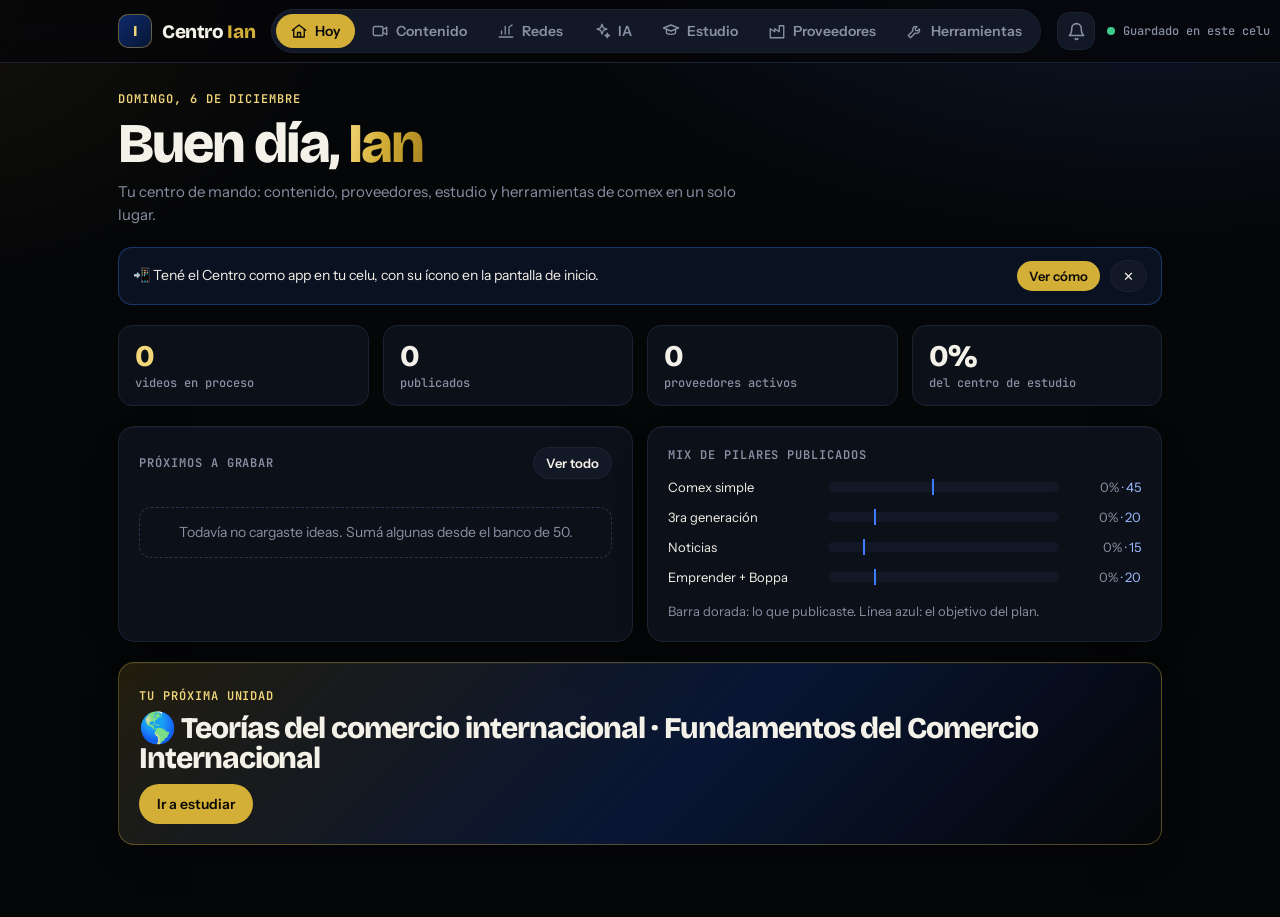
==== centro/index.html @ db850ca2 "Carruseles con imágenes de referencia en /centro Cada carrusel del plan semanal muestra sus slides d" ====
<!doctype html><html lang="es-AR"><head><meta charset="utf-8">
<meta name="viewport" content="width=device-width,initial-scale=1,viewport-fit=cover">
<meta name="theme-color" content="#050608"><meta name="robots" content="noindex,nofollow">
<link rel="manifest" href="/centro/manifest.webmanifest">
<link rel="icon" href="/centro/icons/icon-192.png"><link rel="apple-touch-icon" href="/centro/icons/apple-touch-icon.png">
<meta name="apple-mobile-web-app-capable" content="yes"><meta name="mobile-web-app-capable" content="yes">
<meta name="apple-mobile-web-app-status-bar-style" content="black-translucent"><meta name="apple-mobile-web-app-title" content="Centro Ian">
<style>html,body{margin:0;background:#050608}header.top{padding-top:env(safe-area-inset-top,0px)}</style>
</head><body>
<title>Centro Ian</title>
<link rel="preconnect" href="https://fonts.googleapis.com">
<link rel="preconnect" href="https://fonts.gstatic.com" crossorigin>
<link rel="stylesheet" href="https://fonts.googleapis.com/css2?family=Bricolage+Grotesque:opsz,wght@12..96,600;12..96,800&family=Instrument+Sans:wght@400;500;600&family=JetBrains+Mono:wght@500;600&display=swap">
<style>
/* Layout: personal command center. Glass top bar + native bottom dock on phones; each module is a calm stack of cards. Black, blue and gold brand in every theme. */
:root{
  --bg:#050608; --surface:#0C1019; --sunken:#121826; --ink:#F4F1E8; --ink-2:#C8CCD6; --muted:#8890A3; --line:#1B2232; --line-2:#2A3450;
  --gold:#D4AF37; --gold-2:#F3D77A; --gold-soft:#221C0A; --on-gold:#0A0906; --blue:#3D7BFF; --navy:#0E2A6B; --good:#3CCB8B; --bad:#FF6B6B; --warn:#E8B04A;
  --shadow:0 1px 0 rgba(255,255,255,.03) inset,0 14px 36px -18px rgba(0,0,0,.8); --glass:rgba(5,6,8,.8);
  --f-d:"Bricolage Grotesque","Helvetica Neue",Arial,sans-serif; --f-b:"Instrument Sans",system-ui,-apple-system,sans-serif; --f-m:"JetBrains Mono",ui-monospace,Menlo,monospace;
  --r:16px; color-scheme:dark;
}
@media (prefers-color-scheme: dark){:root:not([data-theme="light"]){--bg:#050608}}
:root[data-theme="dark"]{--bg:#050608}
*{box-sizing:border-box}[hidden]{display:none!important}
body{margin:0;min-height:100vh;background:radial-gradient(1100px 560px at 90% -10%,rgba(61,123,255,.16),transparent 60%),radial-gradient(800px 480px at -10% 0%,rgba(212,175,55,.08),transparent 60%),var(--bg);background-attachment:fixed;color:var(--ink);font:15px/1.55 var(--f-b);-webkit-font-smoothing:antialiased}
.wrap{max-width:1100px;margin:0 auto;padding-inline:16px}@media(min-width:720px){.wrap{padding-inline:28px}}
:focus-visible{outline:2px solid var(--gold);outline-offset:2px;border-radius:6px}
button{font:inherit;color:inherit}
header.top{position:sticky;top:0;z-index:20;background:var(--glass);backdrop-filter:blur(14px);-webkit-backdrop-filter:blur(14px);border-bottom:1px solid var(--line)}
.bar{display:flex;align-items:center;justify-content:space-between;gap:16px;height:62px}
.logo{display:flex;align-items:center;gap:10px}
.mark{width:34px;height:34px;border-radius:10px;background:linear-gradient(135deg,#0E2A6B,#081634);border:1px solid rgba(212,175,55,.45);display:grid;place-items:center;font:800 15px var(--f-d);color:var(--gold-2)}
.logo b{font:800 19px var(--f-d);letter-spacing:-.02em;white-space:nowrap}
@media(max-width:1180px){.sync #synctxt{display:none}}.logo b span{color:var(--gold)}
nav.tabs{display:flex;gap:2px;background:var(--sunken);border:1px solid var(--line);border-radius:999px;padding:4px}
.tab{appearance:none;border:0;background:none;color:var(--muted);font:600 14px var(--f-b);padding:8px 14px;border-radius:999px;cursor:pointer;display:inline-flex;align-items:center;gap:7px;white-space:nowrap}
.tab svg{width:18px;height:18px;flex:none}.tab:hover{color:var(--ink)}
.tab[aria-selected="true"]{background:var(--gold);color:var(--on-gold)}
.sync{font:500 12px var(--f-m);color:var(--muted);display:flex;gap:8px;align-items:center;white-space:nowrap}
.dot{width:8px;height:8px;border-radius:50%;background:var(--muted)}.dot.on{background:var(--good)}
nav.dock{display:none}
@media(max-width:1040px){header nav.tabs{display:none}
 nav.dock{display:grid;grid-template-columns:repeat(7,1fr);position:fixed;inset:auto 0 0 0;z-index:30;background:var(--glass);backdrop-filter:blur(16px);-webkit-backdrop-filter:blur(16px);border-top:1px solid var(--line);padding:6px 4px calc(6px + env(safe-area-inset-bottom,0px))}
 nav.dock .tab{flex-direction:column;gap:3px;font-size:10px;padding:6px 0;border-radius:12px}
 nav.dock .tab svg{width:22px;height:22px}
 nav.dock .tab[aria-selected="true"]{background:none;color:var(--gold)}
 main{padding-bottom:110px!important}}
main{padding-block:28px 72px}
section.panel{display:flex;flex-direction:column;gap:20px}
.lede{display:flex;flex-direction:column;gap:8px}
.eyebrow{font:600 12px var(--f-m);letter-spacing:.08em;text-transform:uppercase;color:var(--gold-2)}
h1,h2{margin:0;font-family:var(--f-d);font-weight:800;letter-spacing:-.035em;line-height:1.02}
h1{font-size:clamp(32px,7vw,56px)}h2{font-size:clamp(26px,5vw,40px)}
h1 em,h2 em{font-style:normal;background:linear-gradient(100deg,#F3D77A,#D4AF37 45%,#A8841F);-webkit-background-clip:text;background-clip:text;color:transparent}
.lede p{margin:0;color:var(--muted);max-width:62ch}
h3{margin:0;font:600 12px var(--f-m);letter-spacing:.08em;text-transform:uppercase;color:var(--muted)}
.card{background:var(--surface);border:1px solid var(--line);border-radius:var(--r);padding:20px;display:flex;flex-direction:column;gap:14px;min-width:0;box-shadow:var(--shadow)}
.hero{background:linear-gradient(135deg,rgba(212,175,55,.14),rgba(14,42,107,.45) 55%,rgba(5,6,8,.3));border-color:rgba(212,175,55,.35)}
.grid{display:grid;gap:14px}.g2{grid-template-columns:repeat(2,minmax(0,1fr))}.g3{grid-template-columns:repeat(3,minmax(0,1fr))}.g4{grid-template-columns:repeat(4,minmax(0,1fr))}
@media(max-width:820px){.g3,.g4{grid-template-columns:repeat(2,minmax(0,1fr))}}
@media(max-width:560px){.g2{grid-template-columns:minmax(0,1fr)}}
.kpi{background:var(--surface);border:1px solid var(--line);border-radius:14px;padding:14px 16px;display:flex;flex-direction:column;gap:2px;min-width:0}
.kpi b{font:800 30px var(--f-d);letter-spacing:-.03em;line-height:1.1}.kpi span{font:500 12px var(--f-m);color:var(--muted)}
.kpi.gold b{color:var(--gold-2)}
.btn{appearance:none;border:0;background:var(--gold);color:var(--on-gold);font:600 14px var(--f-b);padding:11px 18px;border-radius:999px;cursor:pointer;display:inline-flex;align-items:center;justify-content:center;gap:8px;text-decoration:none;white-space:nowrap}
.btn:hover{filter:brightness(1.06)}.btn:disabled{opacity:.5;cursor:default}
.btn.ghost{background:var(--sunken);color:var(--ink);border:1px solid var(--line)}
.btn.blue{background:var(--blue);color:#fff}
.btn.sm{padding:7px 12px;font-size:13px}
.row{display:flex;gap:10px;flex-wrap:wrap;align-items:center}
.sp{justify-content:space-between}
input,select,textarea{font:500 15px var(--f-b);color:var(--ink);background:var(--sunken);border:1px solid var(--line);border-radius:10px;padding:10px 12px;width:100%;min-width:0}
input,select{height:44px}textarea{min-height:80px;resize:vertical}
input:focus,select:focus,textarea:focus{outline:none;border-color:var(--gold);box-shadow:0 0 0 4px var(--gold-soft)}
label.f{display:flex;flex-direction:column;gap:6px;font-size:13px;font-weight:500;color:var(--ink-2);min-width:0}
.fields{display:grid;grid-template-columns:repeat(auto-fill,minmax(min(100%,200px),1fr));gap:12px}
.note{margin:0;font-size:13px;color:var(--muted)}
.chip{display:inline-flex;align-items:center;font:600 11px var(--f-m);letter-spacing:.03em;padding:4px 9px;border-radius:999px;background:var(--sunken);border:1px solid var(--line);color:var(--ink-2);white-space:nowrap}
.chip.g{background:var(--gold-soft);border-color:rgba(212,175,55,.35);color:var(--gold-2)}
.chip.b{background:rgba(61,123,255,.14);border-color:rgba(61,123,255,.35);color:#9DBBFF}
.chip.ok{background:rgba(60,203,139,.12);border-color:rgba(60,203,139,.35);color:var(--good)}
.chip.no{background:rgba(255,107,107,.12);border-color:rgba(255,107,107,.35);color:var(--bad)}
.seg{display:flex;gap:6px;overflow-x:auto;scrollbar-width:none;padding-bottom:2px}.seg::-webkit-scrollbar{display:none}
.seg button{appearance:none;flex:none;border:1px solid var(--line);background:var(--surface);color:var(--ink-2);font:600 13px var(--f-b);padding:8px 14px;border-radius:999px;cursor:pointer}
.seg button[aria-pressed="true"]{background:var(--gold);border-color:var(--gold);color:var(--on-gold)}
/* Pipeline */
.board{display:grid;grid-template-columns:repeat(5,minmax(196px,1fr));gap:12px;overflow-x:auto;padding-bottom:6px;scroll-snap-type:x mandatory}
.col{background:rgba(18,24,38,.6);border:1px solid var(--line);border-radius:var(--r);padding:12px;display:flex;flex-direction:column;gap:10px;min-height:120px;scroll-snap-align:start}
.col header{display:flex;justify-content:space-between;align-items:center;font:600 12px var(--f-m);letter-spacing:.06em;text-transform:uppercase;color:var(--muted)}
.col header b{color:var(--gold-2)}
.it{background:var(--surface);border:1px solid var(--line);border-radius:12px;padding:12px;display:flex;flex-direction:column;gap:8px;cursor:pointer;text-align:left;width:100%}
.it:hover{border-color:var(--line-2)}.it h4{margin:0;font:600 14px/1.35 var(--f-b)}
.it .row{gap:6px}
.bank{display:flex;flex-direction:column;gap:8px;max-height:420px;overflow:auto}
.bank .bi{display:flex;gap:12px;align-items:center;justify-content:space-between;padding:10px 12px;border:1px solid var(--line);border-radius:12px;background:var(--sunken)}
.bank .bi span{font-size:14px}
/* Dialog */
dialog{border:1px solid var(--line-2);border-radius:20px;background:var(--surface);color:var(--ink);padding:0;width:min(640px,calc(100vw - 24px));max-height:calc(100vh - 40px)}
dialog::backdrop{background:rgba(0,0,0,.6);backdrop-filter:blur(4px)}
dialog .in{padding:22px;display:flex;flex-direction:column;gap:14px}
.out{white-space:pre-wrap;background:var(--sunken);border:1px solid var(--line);border-radius:12px;padding:14px;font-size:14px;min-height:60px}
/* Suppliers */
.prov{display:grid;grid-template-columns:repeat(auto-fill,minmax(min(100%,300px),1fr));gap:14px}
.score{font:800 34px var(--f-d);letter-spacing:-.03em;line-height:1}
.crit{display:grid;grid-template-columns:minmax(0,1fr) auto;gap:8px 12px;align-items:center;font-size:14px}
.stars{display:flex;gap:2px}.stars button{appearance:none;border:0;background:none;cursor:pointer;font-size:18px;line-height:1;padding:2px;color:var(--line-2)}.stars button.on{color:var(--gold)}
.check{display:flex;flex-direction:column;gap:8px}
.check label{display:flex;gap:10px;align-items:flex-start;font-size:14px;cursor:pointer}
.check input{width:18px;height:18px;margin-top:2px;flex:none;accent-color:var(--gold)}
/* Study */
.areas{display:grid;grid-template-columns:repeat(auto-fill,minmax(min(100%,240px),1fr));gap:12px}
.area{appearance:none;text-align:left;background:var(--surface);border:1px solid var(--line);border-radius:var(--r);padding:16px;cursor:pointer;display:flex;flex-direction:column;gap:10px}
.area:hover{border-color:var(--line-2)}.area[aria-pressed="true"]{border-color:var(--gold);background:linear-gradient(135deg,rgba(212,175,55,.12),var(--surface))}
.area b{font:700 17px var(--f-d)}.area .ico{font-size:22px}
.prog{height:6px;border-radius:99px;background:var(--sunken);overflow:hidden}.prog i{display:block;height:100%;background:linear-gradient(90deg,var(--gold),var(--gold-2))}
.lesson{background:var(--surface);border:1px solid var(--line);border-radius:var(--r);overflow:hidden}
.lesson summary{list-style:none;cursor:pointer;padding:16px 18px;display:flex;gap:12px;align-items:center;justify-content:space-between;font:600 16px var(--f-b)}
.lesson summary::-webkit-details-marker{display:none}
.lesson .body{padding:0 18px 18px;display:flex;flex-direction:column;gap:12px}
.lesson ul{margin:0;padding-left:18px;display:flex;flex-direction:column;gap:6px;color:var(--ink-2)}
.done{color:var(--good)}
.tools{display:grid;grid-template-columns:repeat(auto-fill,minmax(min(100%,240px),1fr));gap:12px}
.tool{display:flex;flex-direction:column;gap:6px;text-decoration:none;color:var(--ink);background:var(--surface);border:1px solid var(--line);border-radius:var(--r);padding:18px}
.tool:hover{border-color:var(--gold)}.tool b{font:700 18px var(--f-d)}.tool span{font-size:14px;color:var(--muted)}
.mix{display:flex;flex-direction:column;gap:10px}
.mixrow{display:grid;grid-template-columns:150px minmax(0,1fr) 72px;gap:10px;align-items:center;font-size:13px}
.mixrow .bars{position:relative;height:10px;background:var(--sunken);border-radius:99px}
.mixrow .bars i{position:absolute;inset:0 auto 0 0;border-radius:99px;background:var(--gold)}
.mixrow .bars em{position:absolute;top:-3px;bottom:-3px;width:2px;background:var(--blue)}
@media(max-width:520px){.mixrow{grid-template-columns:96px minmax(0,1fr) 64px}}
.empty{color:var(--muted);font-size:14px;text-align:center;padding:14px;border:1px dashed var(--line-2);border-radius:12px}
.chat{gap:12px}
.msgs{display:flex;flex-direction:column;gap:12px;min-height:240px;max-height:min(58vh,560px);overflow-y:auto;padding:4px}
.msg{max-width:88%;padding:12px 14px;border-radius:16px;white-space:pre-wrap;font-size:15px;line-height:1.5;overflow-wrap:anywhere}
.msg.u{align-self:flex-end;background:var(--gold);color:var(--on-gold);border-bottom-right-radius:6px}
.msg.a{align-self:flex-start;background:var(--sunken);border:1px solid var(--line);border-bottom-left-radius:6px}
.msg.a.err{border-color:rgba(255,107,107,.4);color:var(--bad)}
.msg .act{display:block;margin-top:8px;font:600 12px var(--f-m);color:var(--good)}
.sugs{display:flex;gap:8px;flex-wrap:wrap}
.sugs button{appearance:none;border:1px solid var(--line);background:var(--surface);color:var(--ink-2);font:500 13px var(--f-b);padding:8px 12px;border-radius:999px;cursor:pointer;text-align:left}
.sugs button:hover{border-color:var(--gold)}
.composer{display:flex;gap:8px;align-items:flex-end}
.composer textarea{min-height:48px;max-height:160px;resize:none;border-radius:14px}
.composer .btn{height:48px}
.lx{display:flex;flex-direction:column;gap:14px}
.lx .intro{font-size:16px;color:var(--ink)}
.lx h5{margin:0 0 4px;font:700 16px var(--f-d);color:var(--gold-2)}
.lx p{margin:0;color:var(--ink-2)}
.lx .ex{background:linear-gradient(135deg,rgba(61,123,255,.12),var(--sunken));border:1px solid rgba(61,123,255,.3);border-radius:12px;padding:14px}
.lx .ex b{display:block;font:600 12px var(--f-m);letter-spacing:.06em;text-transform:uppercase;color:#9DBBFF;margin-bottom:6px}
.lx .err{background:rgba(255,107,107,.06);border:1px solid rgba(255,107,107,.25);border-radius:12px;padding:14px}
.lx .err b{display:block;font:600 12px var(--f-m);letter-spacing:.06em;text-transform:uppercase;color:var(--bad);margin-bottom:6px}
.lx ul{margin:0}
.gl{display:grid;grid-template-columns:minmax(110px,auto) minmax(0,1fr);gap:6px 14px;font-size:14px}
.gl dt{font-weight:600;color:var(--gold-2)}.gl dd{margin:0;color:var(--ink-2)}
.keys{background:var(--gold-soft);border:1px solid rgba(212,175,55,.3);border-radius:12px;padding:14px}
.keys b{display:block;font:600 12px var(--f-m);letter-spacing:.06em;text-transform:uppercase;color:var(--gold-2);margin-bottom:6px}
/* Redes */
.brows{display:flex;flex-direction:column;gap:10px}
.brow{display:grid;grid-template-columns:118px minmax(0,1fr) auto;gap:10px;align-items:center;font-size:13px}
.brow .bars{height:10px;background:var(--sunken);border-radius:99px;overflow:hidden}.brow .bars i{display:block;height:100%;background:var(--gold);border-radius:99px}
.brow .v{font:500 12px var(--f-m);color:var(--ink-2);white-space:nowrap;text-align:right}
@media(max-width:520px){.brow{grid-template-columns:92px minmax(0,1fr)}.brow .v{grid-column:2;text-align:left;margin-top:-6px}}
.plist{display:flex;flex-direction:column;gap:8px}
.mets{display:flex;gap:6px 14px;flex-wrap:wrap;font:500 12px var(--f-m);color:var(--muted)}.mets b{color:var(--ink);font-weight:600}
.ideas{display:grid;grid-template-columns:repeat(auto-fill,minmax(min(100%,300px),1fr));gap:12px}
.idea{background:var(--sunken);border:1px solid var(--line);border-radius:14px;padding:16px;display:flex;flex-direction:column;gap:10px;min-width:0}
.idea h4{margin:0;font:700 17px/1.25 var(--f-d)}.idea .hk{margin:0;color:var(--gold-2);font-weight:600}
.idea ol,.alist{margin:0;padding-left:18px;color:var(--ink-2);font-size:14px;display:flex;flex-direction:column;gap:4px}
.drop{position:relative;display:flex;flex-direction:column;gap:6px;align-items:center;text-align:center;padding:18px;border:1px dashed var(--line-2);border-radius:14px;cursor:pointer;background:var(--sunken)}
.drop:hover{border-color:var(--gold)}.drop input{position:absolute;width:1px;height:1px;opacity:0;pointer-events:none}
.thumbs{display:flex;gap:8px;overflow-x:auto}.thumbs img{height:90px;border-radius:8px;border:1px solid var(--line);flex:none}
.pv{display:flex;gap:10px;align-items:flex-start;padding:10px 12px;border:1px solid var(--line);border-radius:12px;background:var(--sunken);font-size:14px;cursor:pointer}
.pv input{width:18px;height:18px;margin-top:2px;flex:none;accent-color:var(--gold)}
.steps{margin:6px 0 0;padding-left:18px;display:flex;flex-direction:column;gap:4px;color:var(--ink-2);font-size:14px}
.banner{display:flex;gap:12px;align-items:center;justify-content:space-between;padding:12px 14px;border:1px solid rgba(61,123,255,.35);background:rgba(61,123,255,.1);border-radius:14px;font-size:14px}
.cbell{appearance:none;width:38px;height:38px;border-radius:12px;border:1px solid var(--line);background:var(--sunken);color:var(--muted);display:grid;place-items:center;cursor:pointer;position:relative}.cbell svg{width:19px;height:19px}.cbell.on{color:var(--gold-2);border-color:rgba(212,175,55,.45)}.cbell.on::after{content:"";position:absolute;top:7px;right:8px;width:7px;height:7px;border-radius:50%;background:var(--good)}
.toast{position:fixed;left:50%;bottom:100px;transform:translateX(-50%);background:var(--ink);color:var(--bg);padding:10px 16px;border-radius:999px;font-weight:600;font-size:14px;z-index:50}
/* claude-feed */
.feed{display:grid;gap:10px}
.feed details{border:1px solid var(--line,rgba(255,255,255,.12));border-radius:12px;padding:10px 12px}
.feed summary{cursor:pointer;list-style:none;display:flex;gap:8px;align-items:flex-start;justify-content:space-between}
.feed summary::-webkit-details-marker{display:none}
.feed summary h4{margin:0;font-size:15px;line-height:1.3}
.feed pre{white-space:pre-wrap;font:inherit;font-size:14px;line-height:1.5;margin:10px 0}
.feed details{min-width:0}.slides{display:flex;max-width:100%;gap:10px;overflow-x:auto;scroll-snap-type:x mandatory;margin:10px 0 4px;padding-bottom:6px;-webkit-overflow-scrolling:touch}.slides img{flex:0 0 78%;min-width:0;width:78%;max-width:340px;aspect-ratio:4/5;border-radius:12px;scroll-snap-align:start;border:1px solid var(--line);background:#050608}.slides .note{margin:0}
.feed ol{margin:8px 0;padding-left:20px}.feed li{margin:4px 0}
.seg{display:flex;gap:6px;flex-wrap:wrap;margin:6px 0 10px}
.seg button{border:1px solid var(--line,rgba(255,255,255,.15));background:none;color:inherit;border-radius:999px;padding:6px 12px;font:inherit;font-size:13px;cursor:pointer}
.seg button[aria-pressed=true]{background:var(--gold-2,#d9b45a);color:#000;border-color:transparent}
</style>
<header class="top"><div class="wrap bar">
  <div class="logo"><span class="mark" aria-hidden="true">I</span><b>Centro <span>Ian</span></b></div>
  <nav class="tabs" aria-label="Secciones"></nav>
  <span class="row" style="flex-wrap:nowrap;gap:12px"><button class="cbell" id="cbell" type="button" aria-label="Activar notificaciones" title="Activar notificaciones"><svg viewBox="0 0 24 24" fill="none" stroke="currentColor" stroke-width="2" stroke-linecap="round" stroke-linejoin="round" aria-hidden="true"><path d="M6 8a6 6 0 1 1 12 0c0 7 3 9 3 9H3s3-2 3-9"/><path d="M10.3 21a1.94 1.94 0 0 0 3.4 0"/></svg></button><span class="sync"><span class="dot" id="syncdot"></span><span id="synctxt">Conectando…</span></span></span>
</div></header>
<nav class="dock" aria-label="Secciones"></nav>

<main class="wrap">
<section class="panel" id="p-hoy">
  <div class="lede"><span class="eyebrow" id="fecha"></span><h1 id="saludo">Hola, <em>Ian</em></h1><p>Tu centro de mando: contenido, proveedores, estudio y herramientas de comex en un solo lugar.</p></div>
  <div class="banner" id="instban" hidden><span>📲 Tené el Centro como app en tu celu, con su ícono en la pantalla de inicio.</span><span class="row" style="flex-wrap:nowrap"><button class="btn sm" data-go="herramientas">Ver cómo</button><button class="btn ghost sm" id="instx" aria-label="Ocultar">✕</button></span></div>
  <div class="grid g4">
    <div class="kpi gold"><b id="k-pipe">0</b><span>videos en proceso</span></div>
    <div class="kpi"><b id="k-pub">0</b><span>publicados</span></div>
    <div class="kpi"><b id="k-prov">0</b><span>proveedores activos</span></div>
    <div class="kpi"><b id="k-est">0%</b><span>del centro de estudio</span></div>
  </div>
  <div class="grid g2">
    <div class="card"><div class="row sp"><h3>Próximos a grabar</h3><button class="btn ghost sm" data-go="contenido">Ver todo</button></div><div id="next"></div></div>
    <div class="card"><h3>Mix de pilares publicados</h3><div class="mix" id="mix"></div><p class="note">Barra dorada: lo que publicaste. Línea azul: el objetivo del plan.</p></div>
  </div>
  <div class="card hero"><div class="row sp"><div><span class="eyebrow">Tu próxima unidad</span><h2 id="nextlesson" style="font-size:clamp(22px,4vw,30px);margin-top:6px"></h2></div><button class="btn" id="gonext">Ir a estudiar</button></div></div>
</section>

<section class="panel" id="p-contenido" hidden>
  <div class="lede"><span class="eyebrow">Marca personal</span><h2>De la <em>idea</em> al video publicado</h2><p>Mové cada video por las etapas. Tocá una tarjeta para editarla o para que Claude te escriba el guion.</p></div>
  <div class="grid g2">
    <div class="card"><div class="row sp"><h3>📰 Guiones del radar</h3><span class="chip g">Claude</span></div><p class="note">Todos los días escribo guiones con las noticias nuevas del radar. Pasalos al tablero o marcalos como usados.</p><div class="feed" id="radarfeed"></div></div>
    <div class="card"><div class="row sp"><h3>🗓️ Contenido de la semana</h3><span class="chip g">Claude</span></div><p class="note" id="semnote">Cada sábado te dejo videos, carruseles, stories y ajustes de perfil para la semana siguiente.</p><div class="seg" id="semseg"></div><div class="feed" id="semfeed"></div></div>
  </div>
  <div class="row"><button class="btn" id="newidea">+ Nueva idea</button><button class="btn ghost" id="openbank">Banco de 50 ideas</button></div>
  <div class="board" id="board"></div>
</section>

<section class="panel" id="p-redes" hidden>
  <div class="lede"><span class="eyebrow">TikTok + Instagram</span><h2>Tus <em>números</em>, tus próximos videos</h2><p>Subí capturas de tus estadísticas (o cargá los números a mano) y Claude te dice qué funciona y qué grabar después.</p></div>
  <div class="row"><button class="btn" id="m-imp">📸 Cargar métricas</button><button class="btn ghost" id="m-new">+ A mano</button><button class="btn ghost" id="m-acc">Seguidores de hoy</button></div>
  <div class="grid g4">
    <div class="kpi gold"><b id="mk-TikTok">–</b><span id="md-TikTok">seguidores en TikTok</span></div>
    <div class="kpi gold"><b id="mk-Instagram">–</b><span id="md-Instagram">seguidores en Instagram</span></div>
    <div class="kpi"><b id="mk-vis">–</b><span id="ml-vis">vistas promedio por posteo</span></div>
    <div class="kpi"><b id="mk-sg">–</b><span>de las vistas guarda o comparte</span></div>
  </div>
  <div class="card hero"><div class="row sp"><div style="min-width:0"><span class="eyebrow">Analista de contenido</span><h2 style="font-size:clamp(22px,4vw,30px);margin-top:6px">Qué funciona y qué grabar</h2></div><button class="btn" id="m-an">✨ Analizar y darme ideas</button></div><div id="m-out" class="lx"></div></div>
  <div class="grid g2">
    <div class="card"><h3>Qué pilar rinde más</h3><div class="brows" id="m-pil"></div></div>
    <div class="card"><h3>Formato y red</h3><div class="brows" id="m-fmt"></div></div>
  </div>
  <div class="card"><div class="row sp"><h3>Tus posteos</h3><div class="seg" id="m-fil"></div></div><div class="plist" id="m-list"></div></div>
  <p class="note">Dónde están tus números: en TikTok, Perfil → ☰ → TikTok Studio → Analíticas. En Instagram, Perfil → Panel profesional → Estadísticas (hace falta cuenta profesional, que es gratis). Barras: vistas promedio; al lado, el % de las vistas que comenta, guarda o comparte.</p>
</section>

<section class="panel" id="p-proveedores" hidden>
  <div class="lede"><span class="eyebrow">Testeo de proveedores</span><h2>Calificá antes de <em>pagar</em></h2><p>Puntuá cada proveedor en 8 criterios y completá el checklist de seguridad antes de mandar plata.</p></div>
  <div class="row"><button class="btn" id="newprov">+ Nuevo proveedor</button></div>
  <div class="seg" id="provfilter"></div>
  <div class="prov" id="provs"></div>
</section>

<section class="panel" id="p-estudio" hidden><div id="campus" class="panel" style="gap:18px"></div></section>

<section class="panel" id="p-ia" hidden>
  <div class="lede"><span class="eyebrow">Tu asistente</span><h2>Preguntale lo que <em>quieras</em></h2><p>Dudas de comex, ideas de videos, cómo negociar con un proveedor o cómo encarar un parcial. Conoce tus datos del Centro y puede sumarte ideas o proveedores.</p></div>
  <div class="chat card" id="chatcard">
    <div class="msgs" id="msgs"></div>
    <div class="sugs" id="sugs"></div>
    <form class="composer" id="composer"><textarea id="q" rows="1" placeholder="Escribí tu duda…" aria-label="Tu mensaje"></textarea><button class="btn" id="send" aria-label="Enviar">Enviar</button></form>
    <div class="row sp"><p class="note" id="iastate">La IA puede equivocarse: confirmá normas y alícuotas con la fuente oficial.</p><button class="btn ghost sm" id="clearchat">Nueva conversación</button></div>
  </div>
  <div class="card" id="ianone" hidden><p style="margin:0">El chat con la IA, el análisis de métricas y la lectura de capturas funcionan en tu Centro dentro de Claude.</p><a class="btn" href="https://claude.ai/artifact/CnPQfhqZ2DfXgamXmvmKxA" target="_blank" rel="noopener" style="align-self:flex-start">Abrir el Centro en Claude</a></div>
</section>

<section class="panel" id="p-herramientas" hidden>
  <div class="card hero" id="install"><span class="eyebrow">Tenelo como app</span><h2 style="font-size:clamp(22px,4vw,30px)">Centro Ian en tu pantalla de inicio</h2>
    <div class="grid g2"><div><b>iPhone (Safari)</b><ol class="steps"><li>Entrá a comex-con-ian.vercel.app/centro en Safari y poné tu clave.</li><li>Tocá Compartir (el cuadrado con la flecha para arriba).</li><li>Elegí "Agregar a inicio".</li></ol></div><div><b>Android (Chrome)</b><ol class="steps"><li>Entrá a comex-con-ian.vercel.app/centro en Chrome y poné tu clave.</li><li>Tocá los tres puntos ⋮.</li><li>Elegí "Instalar app" o "Agregar a la pantalla principal".</li></ol></div></div>
    <p class="note">Tus datos quedan guardados en este celu. Hacé una copia de vez en cuando para no perderlos si cambiás de teléfono.</p>
    <div class="row"><button class="btn sm" id="bk-out">Descargar copia</button><label class="btn ghost sm" style="cursor:pointer">Restaurar copia<input type="file" id="bk-in" accept="application/json,.json" hidden></label></div></div>
  <div class="lede"><span class="eyebrow">Herramientas</span><h2>Tu caja de <em>comex</em></h2><p>Abren en Comex con Ian, tu web pública.</p></div>
  <div class="tools">
    <a class="tool" href="/"><b>📡 Radar de noticias</b><span>Novedades de comex con su fuente oficial, actualizadas todos los días.</span></a>
    <a class="tool" href="/"><b>🧮 Calculadora NCM</b><span>Costo real de importar o exportar con las 10.226 posiciones.</span></a>
    <a class="tool" href="/"><b>🚢 Incoterms 2020</b><span>Quién paga y quién arriesga en cada tramo.</span></a>
    <a class="tool" href="/"><b>📄 Proforma + packing list</b><span>Generá los documentos en Excel.</span></a>
  </div>
</section>
</main>

<dialog id="dlg"><div class="in" id="dlgin"></div></dialog>
<script>
(function(){
const PLAN={"materias": [{"id": "m01", "anio": 1, "ico": "🌎", "name": "Fundamentos del Comercio Internacional", "desc": "Por qué comercian los países, cómo se mide y qué reglas lo ordenan.", "unidades": [["m01u1", "Teorías del comercio internacional"], ["m01u2", "Balanza de pagos y balanza comercial"], ["m01u3", "Política comercial"], ["m01u4", "La Organización Mundial del Comercio"], ["m01u5", "Defensa comercial"], ["m01u6", "Comercio internacional de servicios y nuevas tendencias"]]}, {"id": "m02", "anio": 1, "ico": "🤝", "name": "Integración Económica y Acuerdos Comerciales", "desc": "Mercosur, acuerdos y reglas de origen para pagar menos aranceles legalmente.", "unidades": [["m02u1", "Etapas de la integración económica"], ["m02u2", "Mercosur: historia e instituciones"], ["m02u3", "Arancel Externo Común y sus excepciones"], ["m02u4", "ALADI y acuerdos de la región"], ["m02u5", "Acuerdos extrarregionales"], ["m02u6", "Reglas de origen y certificación"]]}, {"id": "m03", "anio": 1, "ico": "🔎", "name": "Clasificación Arancelaria y Valoración en Aduana", "desc": "Cómo encontrar la posición correcta y cuánto vale la mercadería para la aduana.", "unidades": [["m03u1", "El Sistema Armonizado"], ["m03u2", "La Nomenclatura Común del Mercosur"], ["m03u3", "Reglas Generales de Interpretación"], ["m03u4", "Clasificación en la práctica"], ["m03u5", "Valoración en aduana: el valor de transacción"], ["m03u6", "Métodos secundarios y controles de valor"]]}, {"id": "m04", "anio": 2, "ico": "🛃", "name": "Régimen Aduanero Argentino", "desc": "El Código Aduanero en la práctica: sujetos, destinaciones, tributos e infracciones.", "unidades": [["m04u1", "El Código Aduanero y el territorio aduanero"], ["m04u2", "Sujetos del comercio exterior"], ["m04u3", "Destinaciones de importación"], ["m04u4", "Destinaciones de exportación"], ["m04u5", "Tributos aduaneros y cálculo de la liquidación"], ["m04u6", "Infracciones y delitos aduaneros"]]}, {"id": "m05", "anio": 2, "ico": "🚚", "name": "Logística y Transporte Internacional", "desc": "Cómo se mueve la mercadería de una fábrica a otra punta del mundo.", "unidades": [["m05u1", "Cadena de suministro y logística internacional"], ["m05u2", "Modos de transporte y su elección"], ["m05u3", "Contenedores y unitización"], ["m05u4", "Transporte aéreo de carga"], ["m05u5", "Costos y cotizaciones de flete"], ["m05u6", "Almacenamiento, distribución y última milla"]]}, {"id": "m06", "anio": 2, "ico": "⚓", "name": "Transporte Marítimo y Marina Mercante", "desc": "Buques, navieras, puertos, fletamentos y el derecho de la navegación.", "unidades": [["m06u1", "El buque y sus tipos"], ["m06u2", "El mercado naviero"], ["m06u3", "Puertos y terminales"], ["m06u4", "Contratos de fletamento"], ["m06u5", "El conocimiento de embarque"], ["m06u6", "Seguridad, ambiente y autoridades marítimas"]]}, {"id": "m07", "anio": 3, "ico": "🛡️", "name": "Seguros en el Comercio Exterior", "desc": "Cómo proteger la mercadería, el cobro y las obligaciones ante la aduana.", "unidades": [["m07u1", "Principios del seguro"], ["m07u2", "Seguro de transporte de mercaderías"], ["m07u3", "Avería gruesa y avería particular"], ["m07u4", "Siniestros y reclamos"], ["m07u5", "Seguro de crédito y de caución"], ["m07u6", "Gestión de riesgos en la operación"]]}, {"id": "m08", "anio": 3, "ico": "💸", "name": "Pagos Internacionales y Financiamiento", "desc": "Cómo cobrar y pagar sin perder plata, y cómo financiar una operación.", "unidades": [["m08u1", "Medios de pago y riesgo"], ["m08u2", "Cobranza documentaria"], ["m08u3", "Carta de crédito documentaria"], ["m08u4", "Garantías bancarias y fraudes"], ["m08u5", "Financiamiento del comercio exterior"], ["m08u6", "Régimen cambiario argentino"]]}, {"id": "m09", "anio": 3, "ico": "📜", "name": "Contratación Internacional e Incoterms", "desc": "El contrato de compraventa internacional, los Incoterms 2020 y cómo resolver conflictos.", "unidades": [["m09u1", "El contrato de compraventa internacional"], ["m09u2", "Incoterms 2020: estructura y reglas multimodales"], ["m09u3", "Incoterms marítimos y elección del Incoterm"], ["m09u4", "Documentación comercial"], ["m09u5", "Incumplimiento y resolución de disputas"], ["m09u6", "Propiedad intelectual y cumplimiento"]]}, {"id": "m10", "anio": 4, "ico": "🚀", "name": "Estrategia, Marketing y Gestión de Operaciones", "desc": "Cómo armar un negocio de importación o exportación de punta a punta.", "unidades": [["m10u1", "Selección de mercados"], ["m10u2", "Formación del precio de exportación"], ["m10u3", "Sourcing y desarrollo de proveedores"], ["m10u4", "Costeo de una importación de punta a punta"], ["m10u5", "Promoción comercial y canales"], ["m10u6", "Plan de negocios de comercio exterior"]]}]};
const STUDY=PLAN.materias.map(m=>({id:m.id,name:m.name,ico:m.ico,lessons:m.unidades.map(([id,t])=>({id,t}))}));
const IDEAS=[["Comercio exterior simple", "Un iPhone sale X dólares en Estados Unidos. Te muestro por qué acá cuesta el doble."], ["Comercio exterior simple", "Estas zapatillas salen 9 dólares en fábrica. ¿Dónde se va el resto?"], ["Comercio exterior simple", "Cuánto cuesta traer un auto a la Argentina (preparate)."], ["Comercio exterior simple", "Una PlayStation: precio en EE.UU., precio en Chile, precio acá."], ["Comercio exterior simple", "El mate más vendido de Argentina, ¿se fabrica acá o se importa?"], ["Comercio exterior simple", "Cuánto cuesta un contenedor lleno de [producto que propongan en comentarios]."], ["Comercio exterior simple", "Hice la cuenta: ¿conviene viajar a Miami a comprar o comprar acá?"], ["Comercio exterior simple", "Lo que nadie te dice de los precios: el 'precio de fábrica' no existe."], ["Comercio exterior simple", "Por qué el mismo producto llega más caro a Argentina que a Chile."], ["Comercio exterior simple", "El truco legal que usan los grandes importadores para pagar menos flete."], ["Comercio exterior simple", "Las 3 cosas que un proveedor chino nunca te va a decir."], ["Comercio exterior simple", "Cómo saber si un proveedor de Alibaba te está estafando en 30 segundos."], ["Comercio exterior simple", "La aduana explicada como el patovica de un boliche."], ["Comercio exterior simple", "Los incoterms explicados con un delivery de pizza."], ["Comercio exterior simple", "Qué es un despachante de aduana, explicado para tu abuela."], ["Comercio exterior simple", "El contenedor explicado con cajas de zapatos: cuánto entra realmente."], ["Comercio exterior simple", "La posición arancelaria explicada como el DNI de un producto."], ["Comercio exterior simple", "El error de 10 segundos que deja tu mercadería trabada en aduana por meses."], ["Comercio exterior simple", "Compró 1.000 unidades en China y le llegó esto."], ["Comercio exterior simple", "5 productos que NO te conviene importar nunca."], ["Tercera generación", "Le pregunté a mi abuelo cómo se importaba antes de internet."], ["Tercera generación", "Mi abuelo vs yo: cómo importábamos en los 80 y cómo importo hoy."], ["Tercera generación", "Le mostré Temu a mi abuelo importador. Su reacción."], ["Tercera generación", "La frase que me dijo mi viejo a los 12 y me cambió la cabeza para los negocios."], ["Tercera generación", "3 crisis argentinas que mi familia sobrevivió importando."], ["Tercera generación", "Cosas que solo entendés si tu familia es importadora."], ["Tercera generación", "Mi viejo me pide que adivine cuánto cuesta esto. Si fallo, pago el asado."], ["Tercera generación", "Lo primero que me hicieron hacer en el negocio familiar a los 12 años."], ["Tercera generación", "Cómo se habla en una familia de importadores en la mesa del domingo."], ["Tercera generación", "Le pregunté a mi abuelo si le recomendaría a un pibe de hoy dedicarse a importar."], ["Noticias y tendencias del rubro", "Cambió [medida]. Te explico en 1 minuto qué significa para lo que comprás."], ["Noticias y tendencias del rubro", "¿Por qué ahora todo el mundo compra en Shein y Temu? La respuesta está en la aduana."], ["Noticias y tendencias del rubro", "Si sube o baja el dólar, esto pasa con los precios de lo importado (y en cuánto tiempo se nota)."], ["Noticias y tendencias del rubro", "Lo que está pasando con los puertos del mundo y por qué te va a llegar más caro."], ["Noticias y tendencias del rubro", "Lo que más importa Argentina y lo que más exporta. Te va a sorprender."], ["Noticias y tendencias del rubro", "Argentina vs Chile vs Brasil: dónde es más fácil importar."], ["Noticias y tendencias del rubro", "Los aranceles de Estados Unidos y China, ¿nos afectan? Te lo explico simple."], ["Noticias y tendencias del rubro", "Reaccionando a los peores consejos de importación de TikTok."], ["Noticias y tendencias del rubro", "Me pidieron que reaccione a este video de un 'gurú' de dropshipping."], ["Noticias y tendencias del rubro", "Los 3 productos que más se van a importar este año (y por qué)."], ["Vida de pibe de 18 que emprende + Boppa", "Tengo 18 y sé cuánto cuesta traer un contenedor de China. Mis amigos no saben qué es un contenedor."], ["Vida de pibe de 18 que emprende + Boppa", "Un día en mi vida: facultad, puerto y Boppa."], ["Vida de pibe de 18 que emprende + Boppa", "Mis amigos salen el viernes. Yo estoy calculando aranceles."], ["Vida de pibe de 18 que emprende + Boppa", "Le expliqué los incoterms a mi novia/amigos y esto pasó."], ["Vida de pibe de 18 que emprende + Boppa", "Lo que me enseñaron hoy en la facu de Comercio Internacional, explicado en 30 segundos."], ["Vida de pibe de 18 que emprende + Boppa", "¿Vale la pena estudiar Comercio Internacional? Mi opinión honesta."], ["Vida de pibe de 18 que emprende + Boppa", "Arrancamos Boppa entre amigos. Día 1."], ["Vida de pibe de 18 que emprende + Boppa", "El error que cometimos en Boppa y no van a cometer ustedes."], ["Vida de pibe de 18 que emprende + Boppa", "Cosas que dicen los adultos cuando les cuento que importo a los 18."], ["Vida de pibe de 18 que emprende + Boppa", "Mi setup para grabar contenido y estudiar a la vez."]];
const $=id=>document.getElementById(id);
const esc=s=>String(s??'').replace(/[&<>"']/g,c=>({'&':'&amp;','<':'&lt;','>':'&gt;','"':'&quot;',"'":'&#39;'}[c]));
const PILARES=[['Comercio exterior simple',45],['Tercera generación',20],['Noticias y tendencias del rubro',15],['Vida de pibe de 18 que emprende + Boppa',20]];
const PSHORT={'Comercio exterior simple':'Comex simple','Tercera generación':'3ra generación','Noticias y tendencias del rubro':'Noticias','Vida de pibe de 18 que emprende + Boppa':'Emprender + Boppa'};
const ETAPAS=['Idea','Guion','Grabado','Editado','Publicado'];
const PLATS=['TikTok + Reels','TikTok','Reels','Carrusel Instagram','YouTube Shorts'];
const CRIT=[['ver','Empresa verificada (licencia, años, fábrica real)'],['com','Comunicación y respuesta'],['mue','Calidad de la muestra'],['pre','Precio'],['moq','MOQ flexible'],['pla','Cumple plazos'],['cer','Certificaciones del producto'],['pag','Condiciones de pago seguras']];
const CHECKS=['Pedí la licencia comercial y la verifiqué','Hice videollamada desde la fábrica','Recibí y aprobé la muestra','La cuenta bancaria está a nombre de la empresa','Confirmé los datos bancarios por llamada','Pago con protección (Trade Assurance, L/C o anticipo chico)','Acordé inspección antes del embarque','Tengo proforma firmada con Incoterm, plazo y especificaciones'];
const PESTADOS=['Prospecto','Muestra pedida','Aprobado','Descartado'];
const TABS=[['hoy','Hoy','<path d="M3 11 12 4l9 7"/><path d="M5 10v10h14V10"/><path d="M10 20v-6h4v6"/>'],['contenido','Contenido','<rect x="3" y="6" width="13" height="12" rx="2"/><path d="m16 10 5-3v10l-5-3"/>'],['redes','Redes','<path d="M3 20h18"/><path d="M6 16v-4"/><path d="M11 16V6"/><path d="M16 16v-7"/><path d="M20 4l-4 3"/>'],['ia','IA','<path d="M12 3l1.8 4.7L18.5 9.5l-4.7 1.8L12 16l-1.8-4.7L5.5 9.5l4.7-1.8Z"/><path d="M19 15l.8 2.2L22 18l-2.2.8L19 21l-.8-2.2L16 18l2.2-.8Z"/>'],['estudio','Estudio','<path d="M2 8 12 4l10 4-10 4Z"/><path d="M6 10v5c3 2 9 2 12 0v-5"/>'],['proveedores','Proveedores','<path d="M3 21V9l6 4V9l6 4V5h6v16Z"/>'],['herramientas','Herramientas','<path d="M14.7 6.3a4 4 0 0 0-5.4 5.4L3 18l3 3 6.3-6.3a4 4 0 0 0 5.4-5.4l-2.5 2.5-2.4-.6-.6-2.4Z"/>']];

let items=new Map(), progress={done:{}}, db=null, sample=null, cur='hoy', provFil='Todos';
const icon=p=>`<svg viewBox="0 0 24 24" fill="none" stroke="currentColor" stroke-width="1.8" stroke-linecap="round" stroke-linejoin="round" aria-hidden="true">${p}</svg>`;
const SHORT={contenido:'Videos',herramientas:'Atajos',proveedores:'Proveed.'};
document.querySelectorAll('nav.tabs,nav.dock').forEach(n=>{const dock=n.classList.contains('dock');n.innerHTML=TABS.map(([k,l,p])=>`<button class="tab" data-tab="${k}" aria-selected="${k===cur}">${icon(p)}${dock&&SHORT[k]||l}</button>`).join('')});
function go(k){cur=k;TABS.forEach(([t])=>$('p-'+t).hidden=t!==k);document.querySelectorAll('.tab').forEach(b=>b.setAttribute('aria-selected',b.dataset.tab===k));try{localStorage.setItem('ci-tab',k)}catch(e){}window.scrollTo({top:0})}
document.addEventListener('click',e=>{const t=e.target.closest('[data-tab],[data-go]');if(t)go(t.dataset.tab||t.dataset.go)});
function toast(m){const t=document.createElement('div');t.className='toast';t.textContent=m;document.body.append(t);setTimeout(()=>t.remove(),2200)}

/* ---------- storage: artifact db when available, browser fallback ---------- */
const LS='centro-ian-v1';
function lsLoad(){try{const d=JSON.parse(localStorage.getItem(LS)||'{}');items=new Map(Object.entries(d.items||{}));progress=d.progress||{done:{}}}catch(e){}}
function lsSave(){try{localStorage.setItem(LS,JSON.stringify({items:Object.fromEntries(items),progress}))}catch(e){}}
const chains={};
function queue(key,fn){chains[key]=(chains[key]||Promise.resolve()).then(fn).catch(err=>{console.warn(err);toast(err&&err.code==='quota_exceeded'?'Se llenó el espacio: borrá algo viejo.':'No se pudo guardar. Probá de nuevo.')});return chains[key]}
function newId(){return Date.now().toString(36)+Math.random().toString(36).slice(2,7)}
function saveItem(id,obj){items.set(id,obj);render();if(db)queue(id,()=>db.collection('items').doc(id).set(obj));else lsSave()}
function delItem(id){items.delete(id);render();if(db)queue(id,()=>db.collection('items').doc(id).delete());else lsSave()}
function saveProgress(){render();if(db)queue('progress',()=>db.doc('meta/progress').set(progress));else lsSave()}
function setSync(on,txt){$('syncdot').classList.toggle('on',on);$('synctxt').textContent=txt}

/* ---------- render ---------- */
const vids=()=>[...items.entries()].filter(([,v])=>v.kind==='video');
const provs=()=>[...items.entries()].filter(([,v])=>v.kind==='prov');
const allLessons=STUDY.flatMap(a=>a.lessons.map(l=>({...l,area:a})));
let holdStudy=false;
function render(){renderHoy();renderBoard();renderFeed();renderProvs();renderRedes();if(!holdStudy)renderStudy()}
function renderHoy(){
  const d=new Date();const h=d.getHours();
  $('fecha').textContent=d.toLocaleDateString('es-AR',{weekday:'long',day:'numeric',month:'long'});
  $('saludo').innerHTML=(h<12?'Buen día':h<20?'Buenas tardes':'Buenas noches')+', <em>Ian</em>';
  const v=vids();const pub=v.filter(([,x])=>x.etapa==='Publicado');
  $('k-pipe').textContent=v.length-pub.length;$('k-pub').textContent=pub.length;
  $('k-prov').textContent=provs().filter(([,p])=>p.estado!=='Descartado').length;
  const pct=Math.round(100*allLessons.filter(l=>progress.done[l.id]).length/allLessons.length);$('k-est').textContent=pct+'%';
  const nx=v.filter(([,x])=>x.etapa==='Guion'||x.etapa==='Idea').sort((a,b)=>ETAPAS.indexOf(b[1].etapa)-ETAPAS.indexOf(a[1].etapa)).slice(0,4);
  $('next').innerHTML=nx.length?nx.map(([id,x])=>`<button class="it" data-edit="${id}"><h4>${esc(x.titulo)}</h4><div class="row"><span class="chip ${x.etapa==='Guion'?'g':''}">${esc(x.etapa)}</span><span class="chip b">${esc(PSHORT[x.pilar]||x.pilar)}</span></div></button>`).join(''):'<p class="empty">Todavía no cargaste ideas. Sumá algunas desde el banco de 50.</p>';
  $('mix').innerHTML=PILARES.map(([p,t])=>{const n=pub.filter(([,x])=>x.pilar===p).length;const r=pub.length?Math.round(100*n/pub.length):0;return `<div class="mixrow"><span>${esc(PSHORT[p])}</span><span class="bars"><i style="width:${r}%"></i><em style="left:${t}%"></em></span><span class="note" style="white-space:nowrap;text-align:right">${r}%<span style="color:#9DBBFF"> · ${t}</span></span></div>`}).join('');
  const nl=allLessons.find(l=>!progress.done[l.id]);$('nextlesson').textContent=nl?`${nl.area.ico} ${nl.t} · ${nl.area.name}`:'¡Terminaste todas las unidades de la carrera! 🎉';
}
function renderBoard(){
  const v=vids();
  $('board').innerHTML=ETAPAS.map(e=>{const its=v.filter(([,x])=>x.etapa===e).sort((a,b)=>(a[1].fecha||'9')<(b[1].fecha||'9')?-1:(a[1].fecha||'9')>(b[1].fecha||'9')?1:0);return `<div class="col"><header><span>${e}</span><b>${its.length}</b></header>${its.map(([id,x])=>`<button class="it" data-edit="${id}"><h4>${esc(x.titulo)}</h4><div class="row"><span class="chip b">${esc(PSHORT[x.pilar]||x.pilar||'Sin pilar')}</span>${x.guion?'<span class="chip g">Guion ✓</span>':''}${x.fecha?`<span class="chip">${esc(x.fecha.slice(8,10)+'/'+x.fecha.slice(5,7))}</span>`:''}</div></button>`).join('')||'<p class="note" style="text-align:center;padding:8px">Vacío</p>'}</div>`}).join('');
}
function score(p){const v=CRIT.map(([k])=>p.scores?.[k]||0).filter(Boolean);return v.length?v.reduce((a,b)=>a+b,0)/v.length:0}
function renderProvs(){
  $('provfilter').innerHTML=['Todos',...PESTADOS].map(s=>`<button data-pf="${s}" aria-pressed="${s===provFil}">${s}</button>`).join('');
  const list=provs().filter(([,p])=>provFil==='Todos'||p.estado===provFil).sort((a,b)=>score(b[1])-score(a[1]));
  $('provs').innerHTML=list.length?list.map(([id,p])=>{const s=score(p);const ch=CHECKS.filter((_,i)=>p.checks?.[i]).length;const col=s>=4?'ok':s&&s<3?'no':'g';
    return `<div class="card"><div class="row sp" style="align-items:flex-start"><div style="min-width:0"><b style="font:700 18px var(--f-d)">${esc(p.nombre)}</b><p class="note">${esc([p.producto,p.pais].filter(Boolean).join(' · '))}</p></div><div style="text-align:right"><div class="score" style="color:var(--${s>=4?'good':s&&s<3?'bad':'gold-2'})">${s?s.toFixed(1):'–'}</div><span class="note">de 5</span></div></div>
    <div class="row"><span class="chip ${p.estado==='Aprobado'?'ok':p.estado==='Descartado'?'no':'g'}">${esc(p.estado)}</span><span class="chip ${ch===CHECKS.length?'ok':''}">Seguridad ${ch}/${CHECKS.length}</span>${p.moq?`<span class="chip">MOQ ${esc(p.moq)}</span>`:''}${p.precio?`<span class="chip">${esc(p.precio)}</span>`:''}</div>
    <button class="btn ghost sm" data-prov="${id}">Abrir y calificar</button></div>`}).join(''):'<p class="empty">No hay proveedores cargados en este estado.</p>';
}
document.addEventListener('click',e=>{
  const t=e.target.closest('button,[data-edit]');if(!t)return;
  if(t.dataset.edit)editVideo(t.dataset.edit);
  else if(t.dataset.pf){provFil=t.dataset.pf;renderProvs()}
  else if(t.dataset.prov)editProv(t.dataset.prov);
});

/* ---------- claude feed: radar scripts + weekly content ---------- */
let semTab='videos';
const ddmm=f=>f?f.slice(8,10)+'/'+f.slice(5,7):'';
// Carousel slides drawn as brand images (black, blue, gold). *word* marks a highlight; without marks, numbers and acronyms get it.
const SL={W:1080,H:1350,bg:'#050608',ink:'#F4F1E8',ink2:'#C8CCD6',muted:'#8890A3',gold:'#F3D77A',gold2:'#D4AF37',blue:'#3D7BFF',cache:new Map()};
function slParse(raw,i,n){
  let s=String(raw||'').trim(),note='',num='',head='',body='',cover=i===0;
  if(/^portada\s*[:\-]/i.test(s)){cover=true;s=s.replace(/^portada\s*[:\-]\s*/i,'')}
  const q=s.match(/[“"«]([^”"»]{4,})[”"»]/);
  if(q){note=s.replace(q[0],'').replace(/^[\s+,.:\-]+|[\s+,.:\-]+$/g,'');s=q[1].trim()}
  const m=s.match(/^(\d{1,2})[.)]\s+(.*)$/);
  if(m){num=m[1].padStart(2,'0');s=m[2]}
  const c=s.indexOf(':');
  if(num&&c>0&&c<48){head=s.slice(0,c);body=s.slice(c+1).trim();body=body.charAt(0).toUpperCase()+body.slice(1)}
  else if(cover||s.length<=80){head=s}
  else{const k=s.search(/[.!?](\s|$)/);if(k>15&&k<110){head=s.slice(0,k+1);body=s.slice(k+1).trim()}else{head=s}}
  return {cover,last:i===n-1&&n>1,num,head,body,note};
}
function slWords(t,auto){
  const out=[];let hl=false,any=/\*[^*]+\*/.test(t);
  for(const part of t.replace(/\*\*/g,'*').split(/(\*)/)){if(part==='*'){hl=!hl;continue}for(const w of part.split(/\s+/).filter(Boolean))out.push({w,hl})}
  if(!any&&auto){
    for(const o of out)if(/\d/.test(o.w)||/^[¿¡"“(]*[A-ZÁÉÍÓÚÑ$]{2,}[.,:;!?)”"]*$/.test(o.w))o.hl=true;
    if(!out.some(o=>o.hl)&&out.length>3){const k=Math.max(0,out.length-Math.min(3,Math.ceil(out.length/3)));out.slice(k).forEach(o=>o.hl=true)}
  }
  return out;
}
function slWrap(ctx,words,maxW){
  const lines=[[]];let x=0;const sp=ctx.measureText(' ').width;
  for(const o of words){const w=ctx.measureText(o.w).width;if(x&&x+w>maxW){lines.push([]);x=0}lines[lines.length-1].push(o);x+=w+sp}
  return lines;
}
function slText(ctx,words,{x,y,maxW,maxH,font,min,max,lh,col,hlc,dry}){
  let size=max,lines;
  for(;size>=min;size-=4){ctx.font=font.replace('S',size+'px');lines=slWrap(ctx,words,maxW);if(lines.length*size*lh<=maxH&&lines.every(l=>ctx.measureText(l.map(o=>o.w).join(' ')).width<=maxW))break}
  size=Math.max(size,min);ctx.font=font.replace('S',size+'px');lines=slWrap(ctx,words,maxW);
  const sp=ctx.measureText(' ').width;ctx.textBaseline='alphabetic';
  if(!dry)lines.forEach((l,k)=>{let cx=x;const by=y+size*(k*lh+0.9);for(const o of l){ctx.fillStyle=o.hl?hlc:col;ctx.fillText(o.w,cx,by);cx+=ctx.measureText(o.w).width+sp}});
  return y+lines.length*size*lh;
}
function slRound(ctx,x,y,w,h,r){ctx.beginPath();ctx.moveTo(x+r,y);ctx.arcTo(x+w,y,x+w,y+h,r);ctx.arcTo(x+w,y+h,x,y+h,r);ctx.arcTo(x,y+h,x,y,r);ctx.arcTo(x,y,x+w,y,r);ctx.closePath()}
function slDraw(p,i,n,meta){
  const {W,H}=SL,c=document.createElement('canvas');c.width=W;c.height=H;const ctx=c.getContext('2d');
  const FD='"Bricolage Grotesque","Helvetica Neue",Arial,sans-serif',FB='"Instrument Sans",system-ui,sans-serif',FM='"JetBrains Mono",Menlo,monospace';
  ctx.fillStyle=SL.bg;ctx.fillRect(0,0,W,H);
  let g=ctx.createRadialGradient(W*.95,-60,0,W*.95,-60,W*.9);g.addColorStop(0,'rgba(61,123,255,.30)');g.addColorStop(1,'rgba(61,123,255,0)');ctx.fillStyle=g;ctx.fillRect(0,0,W,H);
  g=ctx.createRadialGradient(-80,H+40,0,-80,H+40,W*.75);g.addColorStop(0,'rgba(212,175,55,.16)');g.addColorStop(1,'rgba(212,175,55,0)');ctx.fillStyle=g;ctx.fillRect(0,0,W,H);
  const L=96,R=W-96,TW=R-L;
  // top bar: brand + counter
  ctx.font=`600 26px ${FM}`;ctx.fillStyle=SL.gold2;ctx.textBaseline='middle';ctx.fillText('COMEX CON IAN',L,110);
  const cnt=`${i+1}/${n}`;ctx.font=`600 28px ${FM}`;const cw=ctx.measureText(cnt).width+44;slRound(ctx,R-cw,84,cw,52,26);ctx.fillStyle='rgba(255,255,255,.07)';ctx.fill();ctx.fillStyle=SL.ink2;ctx.fillText(cnt,R-cw+22,111);
  const photo=p.cover&&/foto|imagen|video|captura|selfie/i.test(p.note);
  const eb=p.num?'':p.cover?(meta.pilar?String(meta.pilar).split(/[+(]/)[0].trim().toUpperCase().slice(0,40):'GUARDALO'):p.last?'ANTES DE IRTE':'';
  const big=p.cover||p.last||!p.body;
  const block=(y,dry)=>{
    ctx.textBaseline='alphabetic';
    if(p.num){if(!dry){ctx.font=`800 190px ${FD}`;ctx.fillStyle=SL.gold;ctx.fillText(p.num,L-8,y+150)}y+=200}
    else if(eb){if(!dry){ctx.font=`600 28px ${FM}`;ctx.fillStyle=SL.gold;ctx.letterSpacing='4px';ctx.fillText(eb,L,y+24);ctx.letterSpacing='0px'}y+=64}
    y=slText(ctx,slWords(p.head,!p.num),{x:L,y,maxW:TW,maxH:photo?380:p.body?430:620,font:`800 S ${FD}`,min:56,max:big?(p.cover?132:112):96,lh:1.04,col:SL.ink,hlc:SL.gold,dry});
    if(p.body){y+=34;if(!dry){ctx.fillStyle=SL.blue;ctx.fillRect(L,y,72,6)}y+=40;y=slText(ctx,slWords(p.body,false),{x:L,y,maxW:TW,maxH:380,font:`500 S ${FB}`,min:30,max:50,lh:1.32,col:SL.ink2,hlc:SL.gold,dry})}
    if(p.last){y+=60;if(!dry){ctx.lineWidth=5;ctx.strokeStyle=SL.gold2;slRound(ctx,L,y,420,104,52);ctx.stroke();ctx.font=`800 44px ${FD}`;ctx.fillStyle=SL.ink;ctx.textBaseline='middle';ctx.textAlign='center';ctx.fillText('Guardalo 📌',L+210,y+54);ctx.textAlign='left'}y+=104}
    return y;
  };
  const top=200,bot=H-170;
  let y0=photo?220:Math.max(top,top+((bot-top)-(block(0,true)))/2-30);
  const y=block(y0,false);
  if(photo){const py=Math.max(y+50,700),ph=H-py-190;ctx.setLineDash([16,12]);ctx.lineWidth=3;ctx.strokeStyle='rgba(212,175,55,.6)';slRound(ctx,L,py,TW,ph,36);ctx.stroke();ctx.setLineDash([]);ctx.fillStyle='rgba(212,175,55,.06)';ctx.fill();
    ctx.font=`600 34px ${FB}`;ctx.fillStyle=SL.gold;ctx.textAlign='center';ctx.textBaseline='middle';ctx.fillText('📸 '+p.note.replace(/^\w/,ch=>ch.toUpperCase()),W/2,py+ph/2);ctx.textAlign='left'}
  if(false){const by=Math.min(Math.max(y+60,880),H-320);ctx.lineWidth=5;ctx.strokeStyle=SL.gold2;slRound(ctx,L,by,420,104,52);ctx.stroke();ctx.font=`800 44px ${FD}`;ctx.fillStyle=SL.ink;ctx.textBaseline='middle';ctx.textAlign='center';ctx.fillText('Guardalo 📌',L+210,by+54);ctx.textAlign='left'}
  // footer
  ctx.font=`600 26px ${FM}`;ctx.textBaseline='middle';ctx.fillStyle=SL.muted;ctx.fillText('@IANCHARAF7',L,H-100);
  if(i<n-1){ctx.fillStyle=SL.gold;ctx.textAlign='right';ctx.fillText('DESLIZÁ →',R,H-100);ctx.textAlign='left'}
  return c;
}
async function slRender(box,x){
  const slides=x.slides||[],key=JSON.stringify(slides);
  if(box.dataset.k===key)return;box.dataset.k=key;
  try{await Promise.all([document.fonts.load(`800 100px "Bricolage Grotesque"`),document.fonts.load(`500 40px "Instrument Sans"`),document.fonts.load(`600 28px "JetBrains Mono"`)])}catch(_){}
  let urls=SL.cache.get(key);
  if(!urls){urls=[];for(let i=0;i<slides.length;i++){const c=slDraw(slParse(slides[i],i,slides.length),i,slides.length,x);urls.push(await new Promise(r=>c.toBlob(b=>r(URL.createObjectURL(b)),'image/png')))}SL.cache.set(key,urls)}
  box.innerHTML=urls.map((u,i)=>`<img src="${u}" alt="Slide ${i+1}" loading="lazy">`).join('');
}
async function slSave(x){
  const urls=SL.cache.get(JSON.stringify(x.slides||[]));if(!urls)return;
  const base=(x.titulo||'carrusel').normalize('NFD').replace(/[^\w]+/g,'-').replace(/^-|-$/g,'').toLowerCase().slice(0,40);
  const files=await Promise.all(urls.map(async(u,i)=>new File([await (await fetch(u)).blob()],`${base}-${i+1}.png`,{type:'image/png'})));
  if(navigator.canShare&&navigator.canShare({files})){try{await navigator.share({files});return}catch(e){if(e&&e.name==='AbortError')return}}
  files.forEach((f,i)=>setTimeout(()=>{const a=document.createElement('a');a.href=URL.createObjectURL(f);a.download=f.name;document.body.append(a);a.click();setTimeout(()=>{URL.revokeObjectURL(a.href);a.remove()},1500)},i*350));
}
document.addEventListener('toggle',e=>{const d=e.target;if(!d.open||!d.querySelector)return;const box=d.querySelector('.slides[data-car]');if(!box)return;const w=items.get($('semfeed').dataset.week);const x=w&&(w.carruseles||[])[+box.dataset.car];if(x)slRender(box,x)},true);
function renderFeed(){
  const gs=[...items.entries()].filter(([,x])=>x.kind==='guion'&&!x.usado).sort((a,b)=>(b[1].fecha||'')<(a[1].fecha||'')?-1:1).slice(0,8);
  $('radarfeed').innerHTML=gs.length?gs.map(([id,g])=>`<details><summary><h4>${esc(g.titulo)}</h4><span class="chip">${esc(ddmm(g.fecha))}</span></summary>
    <div class="row">${g.para?`<span class="chip b">Para ${esc(g.para)}</span>`:''}${g.fuente?`<a class="chip" href="${esc(g.fuente)}" target="_blank" rel="noopener">Fuente ↗</a>`:''}</div>
    ${g.noticia?`<p class="note">${esc(g.noticia)}</p>`:''}<pre>${esc(g.guion)}</pre>
    <div class="row"><button class="btn sm" data-g2b="${id}">Al tablero</button><button class="btn ghost sm" data-gdone="${id}">Usado</button></div></details>`).join(''):'<p class="empty">Todavía no hay guiones nuevos. Llegan con la próxima actualización del radar.</p>';
  const ss=[...items.entries()].filter(([,x])=>x.kind==='semana').sort((a,b)=>(b[1].desde||'')<(a[1].desde||'')?-1:1);
  const w=ss[0]&&ss[0][1];
  if(!w){$('semseg').innerHTML='';$('semfeed').innerHTML='<p class="empty">El primer plan semanal llega el sábado.</p>';return}
  $('semnote').innerHTML=`<b>Semana ${esc(ddmm(w.desde))} al ${esc(ddmm(w.hasta))}</b>${w.foco?' · '+esc(w.foco):''}`;
  const T=[['videos','Videos',w.videos||[]],['carruseles','Carruseles',w.carruseles||[]],['stories','Stories',w.stories||[]],['perfil','Perfil',w.perfil||[]]].filter(t=>t[2].length);
  if(!T.some(t=>t[0]===semTab))semTab=T[0]?T[0][0]:'videos';
  $('semseg').innerHTML=T.map(([k,l,a])=>`<button data-semtab="${k}" aria-pressed="${k===semTab}">${l} · ${a.length}</button>`).join('');
  const list=(T.find(t=>t[0]===semTab)||[,,[]])[2];
  $('semfeed').innerHTML=list.map((x,i)=>{
    if(semTab==='videos')return `<details><summary><h4>${esc(x.titulo)}</h4><span class="chip">${esc(x.dia||'')}</span></summary><div class="row">${x.para?`<span class="chip b">Para ${esc(x.para)}</span>`:''}</div><pre>${esc(x.guion||'')}</pre><button class="btn sm" data-s2b="${i}">Al tablero</button></details>`;
    if(semTab==='carruseles')return `<details><summary><h4>${esc(x.titulo)}</h4><span class="chip">${(x.slides||[]).length} slides</span></summary><div class="slides" data-car="${i}"><p class="note">Armando las imágenes…</p></div><p class="note">Referencia con los colores de tu marca. Deslizá para ver todas.</p><ol>${(x.slides||[]).map(s=>`<li>${esc(String(s).replace(/\*/g,''))}</li>`).join('')}</ol>${x.caption?`<p class="note"><b>Caption:</b> ${esc(x.caption)}</p>`:''}${x.destacada?`<p class="note"><b>Destacada:</b> ${esc(x.destacada)}</p>`:''}<div class="row"><button class="btn sm" data-c2b="${i}">Al tablero</button><button class="btn ghost sm" data-csave="${i}">Guardar imágenes</button></div></details>`;
    const t=typeof x==='string'?x:(x.titulo||'');const d=typeof x==='string'?'':(x.detalle||'');
    return d?`<details><summary><h4>${esc(t)}</h4></summary><pre>${esc(d)}</pre></details>`:`<details open><summary><h4>${esc(t)}</h4></summary></details>`}).join('');
  $('semfeed').dataset.week=ss[0][0];
}
document.addEventListener('click',e=>{const b=e.target.closest('[data-semtab],[data-g2b],[data-gdone],[data-s2b],[data-c2b],[data-csave]');if(!b)return;
  if(b.dataset.semtab){semTab=b.dataset.semtab;renderFeed();return}
  if(b.dataset.gdone){const g=items.get(b.dataset.gdone);saveItem(b.dataset.gdone,{...g,usado:true});toast('Marcado como usado');return}
  if(b.dataset.g2b){const id=b.dataset.g2b,g=items.get(id);saveItem(newId(),{kind:'video',titulo:g.titulo,pilar:'Noticias y tendencias del rubro',plataforma:PLATS[0],etapa:'Guion',fecha:'',guion:g.guion,notas:'Guion del radar'+(g.fuente?' · '+g.fuente:''),creado:Date.now()});saveItem(id,{...g,usado:true});toast('Pasado al tablero');return}
  const w=items.get($('semfeed').dataset.week);if(!w)return;
  if(b.dataset.s2b){const x=w.videos[+b.dataset.s2b];saveItem(newId(),{kind:'video',titulo:x.titulo,pilar:PILARES.some(p=>p[0]===x.pilar)?x.pilar:PILARES[0][0],plataforma:PLATS[0],etapa:'Guion',fecha:x.fecha||'',guion:x.guion||'',notas:'Contenido semanal'+(x.para?' · Para '+x.para:''),creado:Date.now()});toast('Pasado al tablero')}
  if(b.dataset.csave){slSave(w.carruseles[+b.dataset.csave]);return}
  if(b.dataset.c2b){const x=w.carruseles[+b.dataset.c2b];saveItem(newId(),{kind:'video',titulo:x.titulo,pilar:PILARES.some(p=>p[0]===x.pilar)?x.pilar:PILARES[0][0],plataforma:'Carrusel Instagram',etapa:'Guion',fecha:x.fecha||'',guion:(x.slides||[]).map((s,i)=>`Slide ${i+1}: ${s}`).join('\n')+(x.caption?'\n\nCaption: '+x.caption:''),notas:'Carrusel semanal',creado:Date.now()});toast('Pasado al tablero')}
});

/* ---------- content ---------- */
const dlg=$('dlg'),din=$('dlgin');
function opts(arr,sel){return arr.map(o=>`<option ${o===sel?'selected':''}>${esc(o)}</option>`).join('')}
$('newidea').onclick=()=>editVideo(null);
function editVideo(id){
  const x=id?items.get(id):{kind:'video',titulo:'',pilar:PILARES[0][0],plataforma:PLATS[0],etapa:'Idea',fecha:'',guion:'',notas:''};
  din.innerHTML=`<div class="row sp"><h3>${id?'Editar video':'Nueva idea'}</h3><button class="btn ghost sm" data-close>Cerrar</button></div>
  <label class="f">Idea o hook<textarea id="v-t" rows="2">${esc(x.titulo)}</textarea></label>
  <div class="fields"><label class="f">Pilar<select id="v-p">${opts(PILARES.map(p=>p[0]),x.pilar)}</select></label><label class="f">Etapa<select id="v-e">${opts(ETAPAS,x.etapa)}</select></label><label class="f">Plataforma<select id="v-pl">${opts(PLATS,x.plataforma)}</select></label><label class="f">Fecha de publicación<input id="v-f" type="date" value="${esc(x.fecha)}"></label></div>
  <div class="row sp"><h3>Guion</h3>${sample?'<button class="btn blue sm" id="v-ai">✨ Escribir guion con Claude</button>':''}</div>
  <textarea id="v-g" rows="10" placeholder="Hook, desarrollo, texto en pantalla y caption">${esc(x.guion)}</textarea>
  <label class="f">Notas (métricas, ideas de edición)<textarea id="v-n" rows="2">${esc(x.notas)}</textarea></label>
  <div class="row sp">${id?'<button class="btn ghost sm" id="v-del" style="color:var(--bad)">Borrar</button>':'<span></span>'}<button class="btn" id="v-save">Guardar</button></div>`;
  dlg.showModal();
  $('v-save').onclick=()=>{const t=$('v-t').value.trim();if(!t){$('v-t').focus();return}
    saveItem(id||newId(),{...x,titulo:t,pilar:$('v-p').value,etapa:$('v-e').value,plataforma:$('v-pl').value,fecha:$('v-f').value,guion:$('v-g').value,notas:$('v-n').value,creado:x.creado||Date.now()});dlg.close()};
  if(id)$('v-del').onclick=()=>{if(confirm('¿Borrar este video?')){delItem(id);dlg.close()}};
  if($('v-ai'))$('v-ai').onclick=()=>writeScript($('v-t').value,$('v-p').value,$('v-pl').value);
}
din.addEventListener('click',e=>{if(e.target.closest('[data-close]'))dlg.close()});
const IAN='Sos el guionista de Ian Charaf (@iancharaf7): 18 años, argentino, tercera generación de importadores, estudia Comercio Internacional y emprende con amigos. Quiere ser referente del comercio exterior argentino con contenido orgánico. No vende nada: nada de llamados a comprar, captar clientes ni promocionar empresas. Hablás en español rioplatense, cercano y claro, para chicos de 16 a 30. Nunca inventes cifras, normas ni fechas: si un dato hace falta, escribí [VERIFICAR: dato] para que Ian lo chequee.';
async function writeScript(idea,pilar,plat){
  if(!idea.trim()){$('v-t').focus();return}
  const b=$('v-ai');b.disabled=true;b.textContent='Escribiendo…';
  try{
    if(/Carrusel/.test(plat)){
      const c=await sample.json(`${IAN}\n\nEscribí un carrusel de Instagram de 7 a 10 slides, pensado para que lo guarden y lo compartan.\nPilar: ${pilar}\nIdea: ${idea}\n\nDevolvé solo JSON con esta forma: {"portada":"texto grande de la slide 1, que frene el scroll","slides":["texto de la slide 2","..."],"cierre":"última slide con CTA de guardar, seguir o comentar (nunca de venta)","diseno":["indicación visual breve","..."],"caption":"texto del posteo","hashtags":["#..."]}. Textos cortos: máximo 30 palabras por slide.`,{modelTier:'default'});
      $('v-g').value=`PORTADA\n${c.portada}\n\nSLIDES\n${(c.slides||[]).map((l,i)=>`${i+2}. ${l}`).join('\n')}\n\nCIERRE\n${c.cierre||''}\n\nDISEÑO\n${(c.diseno||[]).map(l=>'• '+l).join('\n')}\n\nCAPTION\n${c.caption||''}\n\n${(c.hashtags||[]).join(' ')}`;
      if($('v-e').value==='Idea')$('v-e').value='Guion';toast('Carrusel listo. Revisalo y guardá.');b.disabled=false;b.textContent='✨ Escribir guion con Claude';return;
    }
    const r=await sample.json(`${IAN}\n\nEscribí el guion de un video vertical de 30 a 60 segundos para ${plat}.\nPilar: ${pilar}\nIdea: ${idea}\n\nDevolvé solo JSON con esta forma: {"hook":"frase de los primeros 2 segundos","guion":["línea 1 con lo que dice Ian","..."],"texto_en_pantalla":["..."],"tomas":["indicación de cámara o b-roll","..."],"caption":"texto del posteo","hashtags":["#..."]}. Entre 6 y 10 líneas de guion.`,{modelTier:'default'});
    const txt=`HOOK (0-2 s)\n${r.hook}\n\nGUION\n${(r.guion||[]).map((l,i)=>`${i+1}. ${l}`).join('\n')}\n\nTEXTO EN PANTALLA\n${(r.texto_en_pantalla||[]).map(l=>'• '+l).join('\n')}\n\nTOMAS\n${(r.tomas||[]).map(l=>'• '+l).join('\n')}\n\nCAPTION\n${r.caption||''}\n\n${(r.hashtags||[]).join(' ')}`;
    $('v-g').value=txt;if($('v-e').value==='Idea')$('v-e').value='Guion';toast('Guion listo. Revisalo y guardá.');
  }catch(e){toast(e&&e.code==='rate_limited'?'Muchos pedidos seguidos, esperá un poco.':e&&e.code==='not_granted'?'Necesitás permitir que la app use Claude.':'No se pudo escribir el guion.')}
  b.disabled=false;b.textContent='✨ Escribir guion con Claude';
}
$('openbank').onclick=()=>{
  const have=new Set(vids().map(([,x])=>x.titulo));
  din.innerHTML=`<div class="row sp"><h3>Banco de ideas virales</h3><button class="btn ghost sm" data-close>Cerrar</button></div><div class="seg" id="bf"></div><div class="bank" id="bk"></div>`;
  let f='Todas';
  const draw=()=>{$('bf').innerHTML=['Todas',...PILARES.map(p=>p[0])].map(p=>`<button data-bf="${esc(p)}" aria-pressed="${p===f}">${esc(PSHORT[p]||p)}</button>`).join('');
    $('bk').innerHTML=IDEAS.filter(([p])=>f==='Todas'||p===f).map(([p,t],i)=>`<div class="bi"><span>${esc(t)}</span>${have.has(t)?'<span class="chip ok">Agregada</span>':`<button class="btn sm" data-add="${IDEAS.indexOf(IDEAS.find(z=>z[1]===t))}">Agregar</button>`}</div>`).join('')};
  draw();dlg.showModal();
  din.onclick=e=>{const b=e.target.closest('button');if(!b)return;if(b.dataset.bf){f=b.dataset.bf;draw()}else if(b.dataset.add){const [p,t]=IDEAS[+b.dataset.add];saveItem(newId(),{kind:'video',titulo:t,pilar:p,plataforma:PLATS[0],etapa:'Idea',fecha:'',guion:'',notas:'',creado:Date.now()});have.add(t);draw()}else if(b.hasAttribute('data-close'))dlg.close()};
  dlg.addEventListener('close',()=>{din.onclick=null},{once:true});
};

/* ---------- suppliers ---------- */
$('newprov').onclick=()=>editProv(null);
function editProv(id){
  const p=id?structuredClone(items.get(id)):{kind:'prov',nombre:'',pais:'China',producto:'',canal:'Alibaba',contacto:'',moq:'',precio:'',plazo:'',estado:'Prospecto',scores:{},checks:{},notas:''};
  p.scores={...(p.scores||{})};p.checks={...(p.checks||{})};
  const stars=k=>`<span class="stars" data-k="${k}">${[1,2,3,4,5].map(n=>`<button type="button" class="${(p.scores[k]||0)>=n?'on':''}" data-n="${n}" aria-label="${n} de 5">★</button>`).join('')}</span>`;
  din.innerHTML=`<div class="row sp"><h3>${id?'Proveedor':'Nuevo proveedor'}</h3><button class="btn ghost sm" data-close>Cerrar</button></div>
  <div class="fields"><label class="f">Nombre<input id="p-n" value="${esc(p.nombre)}"></label><label class="f">Producto<input id="p-pr" value="${esc(p.producto)}"></label><label class="f">País<input id="p-pa" value="${esc(p.pais)}"></label><label class="f">Dónde lo encontraste<select id="p-c">${opts(['Alibaba','1688','Made-in-China','Feria','Recomendado','Otro'],p.canal)}</select></label><label class="f">Contacto<input id="p-co" value="${esc(p.contacto)}" placeholder="mail, WeChat o WhatsApp"></label><label class="f">MOQ<input id="p-m" value="${esc(p.moq)}" placeholder="ej. 500 u."></label><label class="f">Precio<input id="p-pc" value="${esc(p.precio)}" placeholder="ej. US$ 4,20 FOB"></label><label class="f">Plazo de producción<input id="p-pl" value="${esc(p.plazo)}" placeholder="ej. 30 días"></label><label class="f">Estado<select id="p-e">${opts(PESTADOS,p.estado)}</select></label></div>
  <h3>Calificación</h3><div class="crit" id="crit">${CRIT.map(([k,l])=>`<span>${l}</span>${stars(k)}`).join('')}</div>
  <h3>Checklist antes de pagar</h3><div class="check">${CHECKS.map((c,i)=>`<label><input type="checkbox" data-c="${i}" ${p.checks[i]?'checked':''}>${c}</label>`).join('')}</div>
  <label class="f">Notas<textarea id="p-no" rows="3">${esc(p.notas)}</textarea></label>
  <div class="row sp">${id?'<button class="btn ghost sm" id="p-del" style="color:var(--bad)">Borrar</button>':'<span></span>'}<button class="btn" id="p-save">Guardar</button></div>`;
  dlg.showModal();
  $('crit').onclick=e=>{const b=e.target.closest('button[data-n]');if(!b)return;const k=b.parentElement.dataset.k;p.scores[k]=+b.dataset.n;b.parentElement.querySelectorAll('button').forEach(x=>x.classList.toggle('on',+x.dataset.n<=p.scores[k]))};
  $('p-save').onclick=()=>{const n=$('p-n').value.trim();if(!n){$('p-n').focus();return}
    din.querySelectorAll('[data-c]').forEach(c=>{if(c.checked)p.checks[c.dataset.c]=true;else delete p.checks[c.dataset.c]});
    saveItem(id||newId(),{...p,nombre:n,producto:$('p-pr').value,pais:$('p-pa').value,canal:$('p-c').value,contacto:$('p-co').value,moq:$('p-m').value,precio:$('p-pc').value,plazo:$('p-pl').value,estado:$('p-e').value,notas:$('p-no').value,creado:p.creado||Date.now()});dlg.close()};
  if(id)$('p-del').onclick=()=>{if(confirm('¿Borrar este proveedor?')){delItem(id);dlg.close()}};
}


/* ---------- redes: métricas de TikTok e Instagram ---------- */
const REDES=['TikTok','Instagram'];
const FORMATOS=['Video','Carrusel','Foto'];
const MF=[['vistas','Vistas'],['likes','Me gusta'],['comentarios','Comentarios'],['compartidos','Compartidos'],['guardados','Guardados'],['seguidores','Seguidores ganados'],['retencion','% que lo vio completo'],['duracion','Duración (seg)']];
let redFil='Todas',analisis=null,imgOk=false,imgMax=5,imgTypes=[],anCtl=null;
const posts=()=>[...items.entries()].filter(([,v])=>v.kind==='post');
const cuentas=()=>[...items.entries()].filter(([,v])=>v.kind==='cuenta').map(([,v])=>v).sort((a,b)=>a.fecha<b.fecha?-1:a.fecha>b.fecha?1:0);
const hoyISO=()=>{const d=new Date();return new Date(d-d.getTimezoneOffset()*6e4).toISOString().slice(0,10)};
function num(v){
  if(v==null||v==='')return null;if(typeof v==='number')return isFinite(v)?v:null;
  let s=String(v).trim().toLowerCase().replace(/\s/g,'').replace(/^\+/,'').replace(/%$/,'');let m=1;
  if(/(k|mil)$/.test(s)){m=1e3;s=s.replace(/(k|mil)$/,'')}else if(/(m|mill)$/.test(s)){m=1e6;s=s.replace(/(m|mill)$/,'')}
  if(/^\d{1,3}(\.\d{3})+(,\d+)?$/.test(s))s=s.replace(/\./g,'').replace(',','.');else if(/^\d{1,3}(,\d{3})+(\.\d+)?$/.test(s))s=s.replace(/,/g,'');else s=s.replace(',','.');
  const n=parseFloat(s)*m;return isFinite(n)?Math.round(n*100)/100:null;
}
const fmtN=n=>n==null||isNaN(n)?'–':Math.abs(n)>=1e6?(n/1e6).toFixed(1).replace('.',',')+' M':Math.abs(n)>=1e4?Math.round(n/1e3)+' mil':Math.round(n).toLocaleString('es-AR');
const pc=(a,b)=>b?100*a/b:0;
const fmtP=x=>(x>=10?Math.round(x)+'':x.toFixed(1).replace('.',','))+'%';
function stats(p){const v=p.vistas||0;const fuerte=(p.compartidos||0)+(p.guardados||0)+(p.comentarios||0);return {v,fuerte:pc(fuerte,v),sg:pc((p.guardados||0)+(p.compartidos||0),v),seg1k:v?1000*(p.seguidores||0)/v:0}}
/* Reach times quality: a post wins when many people see it AND save, share, comment or follow. */
function potencia(p){const s=stats(p);return s.v?Math.log10(s.v+10)*(1+s.fuerte/2+s.seg1k/2):0}
function groupRows(list,key,label){
  const g={};list.forEach(p=>{const k=key(p);if(!k)return;(g[k]=g[k]||[]).push(p)});
  const rows=Object.entries(g).map(([k,ps])=>{const v=ps.reduce((a,p)=>a+(p.vistas||0),0);const f=ps.reduce((a,p)=>a+(p.compartidos||0)+(p.guardados||0)+(p.comentarios||0),0);return {k,n:ps.length,avg:v/ps.length,fuerte:pc(f,v)}}).sort((a,b)=>b.avg-a.avg);
  const mx=Math.max(1,...rows.map(r=>r.avg));
  return rows.length?rows.map(r=>`<div class="brow"><span>${esc(label(r.k))} <span class="note">(${r.n})</span></span><span class="bars"><i style="width:${Math.max(2,100*r.avg/mx)}%"></i></span><span class="v">${fmtN(r.avg)} · ${fmtP(r.fuerte)}</span></div>`).join(''):'<p class="empty">Cargá algunos posteos para ver la comparación.</p>';
}
function renderRedes(){
  if(!$('m-list'))return;
  const now=Date.now(),D30=30*864e5;
  const cs=cuentas();
  REDES.forEach(r=>{const l=cs.filter(c=>c.red===r);const last=l[l.length-1];const old=l.find(c=>now-new Date(c.fecha)<=D30);
    $('mk-'+r).textContent=last?fmtN(last.seguidores):'–';
    const dd=last&&old&&old!==last?last.seguidores-old.seguidores:null;
    $('md-'+r).textContent=dd!=null?`${dd>=0?'+':''}${fmtN(dd)} en ${r} desde el ${old.fecha.slice(8,10)}/${old.fecha.slice(5,7)}`:'seguidores en '+r});
  const all=posts().map(([id,p])=>({...p,id}));
  const rec=all.filter(p=>p.fecha&&now-new Date(p.fecha)<=D30);const base=rec.length?rec:all;
  const tv=base.reduce((a,p)=>a+(p.vistas||0),0),sg=base.reduce((a,p)=>a+(p.guardados||0)+(p.compartidos||0),0);
  $('mk-vis').textContent=base.length?fmtN(tv/base.length):'–';
  $('ml-vis').textContent=rec.length?'vistas promedio, últimos 30 días':'vistas promedio por posteo';
  $('mk-sg').textContent=tv?fmtP(pc(sg,tv)):'–';
  $('m-pil').innerHTML=groupRows(all,p=>p.pilar,k=>PSHORT[k]||k);
  $('m-fmt').innerHTML=groupRows(all,p=>p.red&&p.formato?p.formato+' · '+p.red:'',k=>k);
  $('m-fil').innerHTML=['Todas',...REDES].map(s=>`<button data-rf="${s}" aria-pressed="${s===redFil}">${s}</button>`).join('');
  const top=new Set(all.length>=3?[...all].sort((a,b)=>potencia(b)-potencia(a)).slice(0,3).map(p=>p.id):[]);
  const list=all.filter(p=>redFil==='Todas'||p.red===redFil).sort((a,b)=>(b.fecha||'').localeCompare(a.fecha||'')||(b.creado||0)-(a.creado||0));
  $('m-list').innerHTML=list.length?list.map(p=>{const s=stats(p);return `<button class="it" data-post="${p.id}"><h4>${top.has(p.id)?'🏆 ':''}${esc(p.titulo||'Sin título')}</h4><div class="row"><span class="chip ${p.red==='TikTok'?'b':'g'}">${esc(p.red)}</span><span class="chip">${esc(p.formato)}</span>${p.pilar?`<span class="chip">${esc(PSHORT[p.pilar]||p.pilar)}</span>`:''}${p.fecha?`<span class="chip">${esc(p.fecha.slice(8,10)+'/'+p.fecha.slice(5,7))}</span>`:''}</div><div class="mets"><span><b>${fmtN(p.vistas)}</b> vistas</span><span><b>${fmtN(p.guardados)}</b> guardados</span><span><b>${fmtN(p.compartidos)}</b> compartidos</span><span><b>${fmtN(p.comentarios)}</b> coment.</span><span><b>${p.seguidores!=null?'+'+fmtN(p.seguidores):'–'}</b> seguidores</span>${s.v?`<span><b>${fmtP(s.fuerte)}</b> interacción fuerte</span>`:''}</div></button>`}).join(''):'<p class="empty">Todavía no cargaste posteos. Tocá "Cargar métricas" y subí capturas de tus estadísticas.</p>';
  $('m-an').hidden=!sample;$('m-imp').hidden=!sample;
}
function renderAnalisis(){
  const out=$('m-out');if(!out)return;
  if(!analisis){out.innerHTML=`<p class="note" style="color:var(--ink-2)">${sample?'Claude mira todos tus posteos, encuentra qué temas, hooks y formatos te traen guardados, compartidos y seguidores, y te arma 4 videos y 2 carruseles para grabar. Con 5 o más posteos cargados el análisis es mucho mejor.':'El análisis con IA está en tu Centro dentro de Claude: <a href="https://claude.ai/artifact/CnPQfhqZ2DfXgamXmvmKxA" target="_blank" rel="noopener" style="color:var(--gold-2)">abrilo acá</a>. Para que vea tus números, cargalos allá también.'}</p>`;return}
  const a=analisis,have=new Set(vids().map(([,x])=>x.titulo));
  out.innerHTML=`<p class="note">Análisis del ${new Date(a.at).toLocaleDateString('es-AR',{day:'numeric',month:'long'})} con ${a.n} posteos.</p>
  <p class="intro">${esc(a.resumen)}</p>
  <div class="grid g2"><div><h5>Lo que funciona</h5><ul class="alist">${(a.funciona||[]).map(x=>`<li>${esc(x)}</li>`).join('')}</ul></div><div><h5>Lo que podés mejorar</h5><ul class="alist">${(a.mejorar||[]).map(x=>`<li>${esc(x)}</li>`).join('')}</ul></div></div>
  ${a.proximo_paso?`<div class="keys"><b>Esta semana</b><p style="color:var(--ink)">${esc(a.proximo_paso)}</p></div>`:''}
  <h5>Ideas para grabar</h5>
  <div class="ideas">${(a.ideas||[]).map((x,i)=>`<div class="idea"><div class="row"><span class="chip ${x.tipo==='Carrusel'?'g':'b'}">${esc(x.tipo)}</span>${x.pilar?`<span class="chip">${esc(PSHORT[x.pilar]||x.pilar)}</span>`:''}${x.busca?`<span class="chip ok">busca ${esc(x.busca)}</span>`:''}</div><h4>${esc(x.titulo)}</h4><p class="hk">“${esc(x.hook)}”</p><ol>${(x.estructura||[]).map(s=>`<li>${esc(s)}</li>`).join('')}</ol><p class="note">${esc(x.por_que)}</p>${have.has(x.titulo)?'<span class="chip ok" style="align-self:flex-start">En el tablero ✓</span>':`<button class="btn sm" data-idea="${i}" style="align-self:flex-start">+ Agregar al tablero</button>`}</div>`).join('')}</div>`;
}
function saveAnalisis(){if(db)queue('analisis',()=>db.doc('meta/analisis').set(analisis));else{try{localStorage.setItem('centro-ian-analisis',JSON.stringify(analisis))}catch(e){}}}
async function analizar(){
  if(!sample)return;
  if(anCtl){anCtl.abort();return}
  const all=posts().map(([,p])=>p).sort((a,b)=>(b.fecha||'').localeCompare(a.fecha||'')).slice(0,60);
  const b=$('m-an');b.textContent='Detener';const out=$('m-out');const prev=out.innerHTML;
  out.innerHTML='<div class="out">Claude está mirando tus números… puede tardar un minuto.</div>';
  const lines=all.map(p=>{const s=stats(p);return `- ${p.fecha||'s/f'} | ${p.red} ${p.formato} | ${PSHORT[p.pilar]||p.pilar||'sin pilar'} | "${p.titulo}" | vistas ${p.vistas??'?'} · me gusta ${p.likes??'?'} · comentarios ${p.comentarios??'?'} · compartidos ${p.compartidos??'?'} · guardados ${p.guardados??'?'} · seguidores ganados ${p.seguidores??'?'}${p.retencion!=null?' · lo vio completo '+p.retencion+'%':''}${p.duracion?' · dura '+p.duracion+' s':''} | interacción fuerte ${s.v?fmtP(s.fuerte):'?'} · seguidores cada mil vistas ${s.v?s.seg1k.toFixed(1):'?'}`}).join('\n');
  const cs=cuentas().slice(-12).map(c=>`- ${c.fecha} ${c.red}: ${c.seguidores} seguidores`).join('\n');
  const board=vids().map(([,x])=>x.titulo).slice(0,50).join(' | ');
  const prompt=`${IAN}

Ahora también sos su analista de contenido. Ian NO vende nada: quiere ser referente del comercio exterior argentino. Para él un posteo "convierte" cuando lo guardan, lo comparten, le comentan preguntas técnicas y le suma seguidores. Las vistas y los me gusta solos importan menos.
Pilares con su % objetivo: ${PILARES.map(([p,t])=>p+' '+t+'%').join(', ')}. Su serie insignia es "¿Cuánto cuesta traerlo?". Llamados a la acción permitidos: seguime, guardalo, comentá qué producto calculo.

Sus posteos, del más nuevo al más viejo:
${lines||'(todavía no cargó posteos)'}

Seguidores en el tiempo:
${cs||'(sin datos)'}

Ideas que ya tiene en su tablero (no las repitas): ${board||'(ninguna)'}

Hoy es ${hoyISO()}. ${all.length<5?'Hay pocos datos: decilo en el resumen, sacá conclusiones con cuidado y apoyate en lo que suele funcionar en TikTok e Instagram para cuentas educativas de nicho.':''}
Analizá qué funciona y qué no (pilar, formato, red, hooks, temas, duración) citando números concretos de arriba. Después proponé 6 piezas nuevas: 4 videos y 2 carruseles de Instagram, cada una apoyada en un dato o patrón de arriba cuando lo haya. No inventes cifras de comercio exterior: si una pieza necesita un dato, escribí [VERIFICAR: dato].
Devolvé solo JSON: {"resumen":"2 o 3 oraciones","funciona":["..."],"mejorar":["..."],"proximo_paso":"una acción concreta para esta semana","ideas":[{"tipo":"Video o Carrusel","pilar":"uno de los pilares, escrito exacto","titulo":"tema corto","hook":"primera frase del video o texto de la portada","estructura":["paso del video o texto de cada slide","..."],"por_que":"qué dato o patrón la respalda","busca":"guardados, compartidos, comentarios o seguidores"}]}`;
  anCtl=new AbortController();
  try{
    const r=await sample.json(prompt,{modelTier:'default',cache:false,signal:anCtl.signal});
    analisis={resumen:String(r.resumen||''),funciona:(r.funciona||[]).map(String),mejorar:(r.mejorar||[]).map(String),proximo_paso:String(r.proximo_paso||''),ideas:(r.ideas||[]).slice(0,8).map(x=>({tipo:x.tipo==='Carrusel'?'Carrusel':'Video',pilar:PILARES.some(p=>p[0]===x.pilar)?x.pilar:'',titulo:String(x.titulo||''),hook:String(x.hook||''),estructura:(x.estructura||[]).map(String).slice(0,12),por_que:String(x.por_que||''),busca:String(x.busca||'')})),at:Date.now(),n:all.length};
    saveAnalisis();renderAnalisis();
  }catch(e){
    if(e&&e.code==='aborted'||anCtl&&anCtl.signal.aborted)out.innerHTML=prev;
    else out.innerHTML=`<div class="out">${e&&e.code==='rate_limited'?'Muchos pedidos seguidos. Esperá un rato y probá de nuevo.':e&&e.code==='not_granted'?'Para analizar tenés que permitir que la app use Claude.':'No se pudo hacer el análisis ahora. Probá de nuevo.'}</div>`;
  }
  anCtl=null;b.textContent='✨ Analizar y darme ideas';
}
function ideaToBoard(i){
  const x=analisis&&analisis.ideas[i];if(!x)return;
  const car=x.tipo==='Carrusel';
  const guion=`${car?'PORTADA':'HOOK (0-2 s)'}\n${x.hook}\n\n${car?'SLIDES':'ESTRUCTURA'}\n${x.estructura.map((s,k)=>`${car?k+2:k+1}. ${s}`).join('\n')}\n\nPOR QUÉ\n${x.por_que}`;
  saveItem(newId(),{kind:'video',titulo:x.titulo,pilar:x.pilar||PILARES[0][0],plataforma:car?'Carrusel Instagram':'TikTok + Reels',etapa:'Idea',fecha:'',guion,notas:'Idea del análisis de métricas'+(x.busca?' · busca '+x.busca:''),creado:Date.now()});
  toast('Agregada al tablero de Contenido');renderAnalisis();
}
const normT=t=>String(t||'').toLowerCase().normalize('NFD').replace(/[̀-ͯ]/g,'').replace(/[^a-z0-9 ]/g,'').replace(/\s+/g,' ').trim().slice(0,48);
function findPost(p){const t=normT(p.titulo);return posts().find(([,o])=>o.red===p.red&&t&&(normT(o.titulo)===t||(o.fecha&&o.fecha===p.fecha&&(normT(o.titulo).startsWith(t.slice(0,20))||t.startsWith(normT(o.titulo).slice(0,20))))))}
function savePost(p){
  const hit=findPost(p);const clean={};Object.entries(p).forEach(([k,v])=>{if(v!==null&&v!==''&&v!==undefined)clean[k]=v});
  if(hit)saveItem(hit[0],{...hit[1],...clean});else saveItem(newId(),{kind:'post',red:'TikTok',formato:'Video',fecha:'',titulo:'',pilar:'',notas:'',...clean,creado:Date.now()});
  return !!hit;
}
function saveCuenta(red,seg){if(seg==null)return;const f=hoyISO();saveItem('cta-'+red+'-'+f,{kind:'cuenta',red,fecha:f,seguidores:seg})}
function importDlg(){
  din.innerHTML=`<div class="row sp"><h3>Cargar métricas</h3><button class="btn ghost sm" data-close>Cerrar</button></div>
  ${imgOk?`<label class="drop"><input type="file" id="m-file" accept="${esc(imgTypes.join(',')||'image/*')}" multiple><b>📸 Elegí capturas de pantalla</b><span class="note">De TikTok Studio o de Estadísticas de Instagram: la de un video, la lista de tus videos o el resumen de la cuenta. Hasta ${imgMax} por vez.</span></label><div class="thumbs" id="m-th"></div>`:''}
  <label class="f">${imgOk?'O pegá texto':'Pegá el texto'} (lo que copiaste de las estadísticas o un CSV exportado)<textarea id="m-txt" rows="4" placeholder="Ej: video del iPhone, TikTok, 12.400 vistas, 830 me gusta, 41 comentarios, 95 compartidos, 210 guardados, +60 seguidores"></textarea></label>
  <div class="row sp"><span class="note" id="m-st"></span><button class="btn" id="m-read">✨ Leer con Claude</button></div>
  <div class="plist" id="m-prev"></div>`;
  dlg.showModal();
  let files=[];
  if(imgOk)$('m-file').onchange=e=>{files=[...e.target.files].slice(0,imgMax);$('m-th').innerHTML='';files.forEach(f=>{const im=document.createElement('img');im.alt='';im.src=URL.createObjectURL(f);im.onload=()=>URL.revokeObjectURL(im.src);$('m-th').append(im)})};
  $('m-read').onclick=async()=>{
    const t=$('m-txt').value.trim();if(!files.length&&!t){toast(imgOk?'Elegí una captura o pegá texto':'Pegá el texto de tus estadísticas');return}
    if(!sample){toast('La lectura con IA funciona abriendo el Centro desde Claude');return}
    const b=$('m-read');b.disabled=true;b.textContent='Leyendo…';$('m-st').textContent='Claude está leyendo tus números…';$('m-prev').innerHTML='';
    try{
      const opt={modelTier:'default',cache:false};if(files.length)opt.images=files;
      const r=await sample.json(`Extraé las métricas de TikTok o Instagram de ${files.length?'estas capturas de pantalla':''}${files.length&&t?' y de ':''}${t?'este texto':''}. Son de la cuenta de Ian (@iancharaf7). Hoy es ${hoyISO()}.
${t?'TEXTO:\n'+t.slice(0,30000)+'\n':''}
Reglas: copiá solo números que se vean. Si un dato no aparece, poné null: nunca inventes. "1,2 K" o "1.2K" = 1200; "1,2 M" = 1200000. Fechas en formato AAAA-MM-DD (si dice "hace 3 días", calculala desde hoy; si no hay fecha, ""). "Reproducciones", "visualizaciones" o "vistas" van en vistas; "nuevos seguidores" o "seguimientos" van en seguidores; "vieron el video completo" va en retencion como número de 0 a 100. Si ves el total de seguidores de la cuenta, ponelo en cuenta. Para cada posteo elegí el pilar que mejor le queda entre: ${PILARES.map(p=>p[0]).join(' | ')}. Si la captura es solo el resumen de la cuenta, devolvé posts vacío.
Devolvé solo JSON: {"posts":[{"red":"TikTok o Instagram","formato":"Video, Carrusel o Foto","fecha":"","titulo":"tema o primeras palabras del posteo","pilar":"","vistas":null,"likes":null,"comentarios":null,"compartidos":null,"guardados":null,"seguidores":null,"retencion":null,"duracion":null}],"cuenta":[{"red":"TikTok o Instagram","seguidores":null}]}`,opt);
      const ps=(r.posts||[]).map(x=>{const o={red:REDES.includes(x.red)?x.red:'TikTok',formato:FORMATOS.includes(x.formato)?x.formato:'Video',fecha:/^\d{4}-\d\d-\d\d$/.test(x.fecha||'')?x.fecha:'',titulo:String(x.titulo||'').slice(0,200),pilar:PILARES.some(p=>p[0]===x.pilar)?x.pilar:''};MF.forEach(([k])=>o[k]=num(x[k]));return o}).filter(o=>o.titulo||o.vistas!=null);
      const ac=(r.cuenta||[]).map(c=>({red:REDES.includes(c.red)?c.red:'',seguidores:num(c.seguidores)})).filter(c=>c.red&&c.seguidores!=null);
      if(!ps.length&&!ac.length){$('m-st').textContent='No encontré números claros. Probá con otra captura o pegá el texto.';b.disabled=false;b.textContent='✨ Leer con Claude';return}
      $('m-st').textContent='Revisá y guardá lo que esté bien.';
      $('m-prev').innerHTML=ps.map((p,i)=>`<label class="pv"><input type="checkbox" data-pi="${i}" checked><span style="display:flex;flex-direction:column;gap:6px;min-width:0"><b>${esc(p.titulo||'Sin título')}</b><span class="row"><span class="chip">${esc(p.red)} · ${esc(p.formato)}</span>${p.fecha?`<span class="chip">${esc(p.fecha)}</span>`:''}${findPost(p)?'<span class="chip g">actualiza uno que ya tenías</span>':''}</span><span class="mets">${MF.filter(([k])=>p[k]!=null).map(([k,l])=>`<span><b>${fmtN(p[k])}</b> ${esc(l.toLowerCase())}</span>`).join('')}</span></span></label>`).join('')+ac.map((c,i)=>`<label class="pv"><input type="checkbox" data-ci="${i}" checked><span><b>${fmtN(c.seguidores)}</b> seguidores en ${esc(c.red)} hoy</span></label>`).join('')+`<button class="btn" id="m-ok">Guardar</button>`;
      $('m-ok').onclick=()=>{let n=0;din.querySelectorAll('[data-pi]').forEach(c=>{if(c.checked){savePost(ps[+c.dataset.pi]);n++}});din.querySelectorAll('[data-ci]').forEach(c=>{if(c.checked){const x=ac[+c.dataset.ci];saveCuenta(x.red,x.seguidores);n++}});dlg.close();toast(n?'Métricas guardadas':'No guardaste nada')};
    }catch(e){$('m-st').textContent=e&&e.code==='rate_limited'?'Muchos pedidos seguidos, esperá un poco.':e&&e.code==='not_granted'?'Tenés que permitir que la app use Claude.':e&&e.code==='images_unavailable'?'Las capturas no están disponibles acá: pegá el texto.':'No pude leerlo. Probá de nuevo o cargalo a mano.'}
    b.disabled=false;b.textContent='✨ Leer con Claude';
  };
}
function editPost(id){
  const x=id?items.get(id):{kind:'post',red:'TikTok',formato:'Video',fecha:hoyISO(),titulo:'',pilar:PILARES[0][0],notas:''};
  din.innerHTML=`<div class="row sp"><h3>${id?'Posteo':'Cargar posteo a mano'}</h3><button class="btn ghost sm" data-close>Cerrar</button></div>
  <label class="f">Tema o hook<input id="q-t" value="${esc(x.titulo)}" placeholder="ej. Cuánto cuesta traer un iPhone"></label>
  <div class="fields"><label class="f">Red<select id="q-r">${opts(REDES,x.red)}</select></label><label class="f">Formato<select id="q-f">${opts(FORMATOS,x.formato)}</select></label><label class="f">Fecha<input id="q-d" type="date" value="${esc(x.fecha)}"></label><label class="f">Pilar<select id="q-p"><option value="">Sin pilar</option>${opts(PILARES.map(p=>p[0]),x.pilar)}</select></label></div>
  <div class="fields">${MF.map(([k,l])=>`<label class="f">${l}<input data-mf="${k}" inputmode="decimal" value="${x[k]??''}" placeholder="–"></label>`).join('')}</div>
  <label class="f">Notas<textarea id="q-n" rows="2">${esc(x.notas)}</textarea></label>
  <div class="row sp">${id?'<button class="btn ghost sm" id="q-del" style="color:var(--bad)">Borrar</button>':'<span></span>'}<button class="btn" id="q-save">Guardar</button></div>`;
  dlg.showModal();
  $('q-save').onclick=()=>{const t=$('q-t').value.trim();if(!t){$('q-t').focus();return}
    const o={...x,titulo:t,red:$('q-r').value,formato:$('q-f').value,fecha:$('q-d').value,pilar:$('q-p').value,notas:$('q-n').value,creado:x.creado||Date.now()};
    din.querySelectorAll('[data-mf]').forEach(i=>{const v=num(i.value);if(v==null)delete o[i.dataset.mf];else o[i.dataset.mf]=v});
    saveItem(id||newId(),o);dlg.close()};
  if(id)$('q-del').onclick=()=>{if(confirm('¿Borrar este posteo?')){delItem(id);dlg.close()}};
}
function cuentaDlg(){
  const cs=cuentas();const last=r=>{const l=cs.filter(c=>c.red===r);return l.length?l[l.length-1].seguidores:''};
  din.innerHTML=`<div class="row sp"><h3>Seguidores de hoy</h3><button class="btn ghost sm" data-close>Cerrar</button></div>
  <p class="note">Cargalo una vez por semana y vas a ver cuánto crecés.</p>
  <div class="fields">${REDES.map(r=>`<label class="f">${r}<input data-cr="${r}" inputmode="numeric" value="${last(r)}" placeholder="–"></label>`).join('')}</div>
  <div class="row" style="justify-content:flex-end"><button class="btn" id="c-save">Guardar</button></div>`;
  dlg.showModal();
  $('c-save').onclick=()=>{din.querySelectorAll('[data-cr]').forEach(i=>saveCuenta(i.dataset.cr,num(i.value)));dlg.close();toast('Seguidores guardados')};
}
$('m-imp').onclick=importDlg;$('m-new').onclick=()=>editPost(null);$('m-acc').onclick=cuentaDlg;$('m-an').onclick=analizar;
$('p-redes').addEventListener('click',e=>{const b=e.target.closest('[data-post],[data-rf],[data-idea]');if(!b)return;
  if(b.dataset.post)editPost(b.dataset.post);else if(b.dataset.rf){redFil=b.dataset.rf;renderRedes()}else if(b.dataset.idea!=null)ideaToBoard(+b.dataset.idea)});

/* ---------- campus: career study ---------- */
let UNITS=null,unitsErr=false,view={k:'plan'};
const mById=id=>PLAN.materias.find(m=>m.id===id);
const uMeta=id=>{for(const m of PLAN.materias){const i=m.unidades.findIndex(u=>u[0]===id);if(i>=0)return {m,i,id,t:m.unidades[i][1]}}return null};
function loadUnits(){if(UNITS||unitsErr)return;fetch('carrera.json').then(r=>r.ok?r.json():Promise.reject()).then(d=>{UNITS=d;renderStudy()}).catch(()=>{unitsErr=true;renderStudy()})}
const notas=()=>progress.notas||{}, finales=()=>progress.finales||{};
function mStats(m){const ids=m.unidades.map(u=>u[0]);const d=ids.filter(i=>progress.done[i]).length;const ns=ids.map(i=>notas()[i]).filter(n=>n!=null);return {d,n:ids.length,prom:ns.length?ns.reduce((a,b)=>a+b,0)/ns.length:null,final:finales()[m.id]}}
function setProg(patch){progress={done:{...progress.done},notas:{...notas()},finales:{...finales()},...patch};saveProgress()}
function openStudy(v){holdStudy=false;view=v;renderStudy();window.scrollTo({top:0})}
function renderStudy(){
  const el=$('campus');if(!el)return;
  if(view.k==='plan')return el.innerHTML=planView();
  if(view.k==='materia')return el.innerHTML=materiaView(mById(view.id));
  if(view.k==='unidad'){loadUnits();el.innerHTML=unidadView(view.id);return}
}
function planView(){
  const tot=allLessons.length,done=allLessons.filter(l=>progress.done[l.id]).length;
  const fin=Object.values(finales());const prom=fin.length?(fin.reduce((a,b)=>a+b,0)/fin.length).toFixed(2):'–';
  const years=[...new Set(PLAN.materias.map(m=>m.anio))];
  return `<div class="lede"><span class="eyebrow">Plan de estudios · Licenciatura</span><h2>Comercio <em>Internacional</em></h2><p>${PLAN.materias.length} materias y ${tot} unidades con casos reales, ejercicios resueltos, autoevaluaciones y examen final de cada materia.</p></div>
  <div class="grid g4"><div class="kpi gold"><b>${Math.round(100*done/tot)}%</b><span>de la carrera</span></div><div class="kpi"><b>${done}/${tot}</b><span>unidades aprobadas</span></div><div class="kpi"><b>${fin.length}/${PLAN.materias.length}</b><span>finales aprobados</span></div><div class="kpi"><b>${prom}</b><span>promedio de finales</span></div></div>
  ${years.map(y=>`<h3 style="margin-top:6px">${y}° año</h3><div class="areas">${PLAN.materias.filter(m=>m.anio===y).map(m=>{const s=mStats(m);const st=s.final!=null?`<span class="chip ok">Aprobada · ${s.final}</span>`:s.d===s.n?'<span class="chip g">Lista para el final</span>':s.d?'<span class="chip b">Cursando</span>':'<span class="chip">Por empezar</span>';
   return `<button class="area" data-mat="${m.id}"><div class="row sp"><span class="ico">${m.ico}</span>${st}</div><b>${esc(m.name)}</b><span class="note">${esc(m.desc)}</span><span class="prog"><i style="width:${100*s.d/s.n}%"></i></span><span class="note">${s.d} de ${s.n} unidades${s.prom!=null?` · prom. ${s.prom.toFixed(1)}`:''}</span></button>`}).join('')}</div>`).join('')}`;
}
function materiaView(m){
  const s=mStats(m);
  return `<button class="btn ghost sm" data-back="plan" style="align-self:flex-start">← Plan de estudios</button>
  <div class="lede"><span class="eyebrow">${m.anio}° año · ${m.ico}</span><h2>${esc(m.name)}</h2><p>${esc(m.desc)}</p></div>
  <div class="card">${m.unidades.map(([id,t],i)=>{const n=notas()[id];return `<button class="it" data-unit="${id}" style="flex-direction:row;align-items:center;justify-content:space-between;gap:12px"><span style="display:flex;gap:12px;align-items:baseline;min-width:0"><span class="note" style="font-family:var(--f-m)">U${i+1}</span><h4>${esc(t)}</h4></span>${progress.done[id]?`<span class="chip ok">${n!=null?n+'/5':'✓'}</span>`:'<span class="chip">Pendiente</span>'}</button>`}).join('')}</div>
  <div class="card hero"><div class="row sp"><div style="min-width:0"><span class="eyebrow">Examen final</span><h2 style="font-size:clamp(22px,4vw,30px);margin-top:6px">${s.final!=null?`Aprobado con ${s.final}`:'10 preguntas integradoras'}</h2><p class="note">${s.d<s.n?`Te recomiendo rendirlo cuando apruebes las ${s.n} unidades (llevás ${s.d}).`:'Ya aprobaste todas las unidades. Se aprueba con 7.'}</p></div>${sample?`<button class="btn" data-final="${m.id}">${s.final!=null?'Volver a rendir':'Rendir el final'}</button>`:''}</div><div id="finalout"></div></div>`;
}
function table(c){if(!c||!c.cols)return '';return `<div class="items" style="overflow-x:auto"><table style="min-width:${Math.max(480,c.cols.length*160)}px"><thead><tr>${c.cols.map(x=>`<th>${esc(x)}</th>`).join('')}</tr></thead><tbody>${(c.filas||[]).map(r=>`<tr>${r.map(x=>`<td style="padding:10px 8px;font-size:14px;vertical-align:top">${esc(x)}</td>`).join('')}</tr>`).join('')}</tbody></table></div>`}
function unidadView(id){
  const mt=uMeta(id);if(!mt)return '';const {m,i}=mt;
  const prev=m.unidades[i-1],next=m.unidades[i+1];
  const head=`<div class="row"><button class="btn ghost sm" data-back="plan">Plan</button><button class="btn ghost sm" data-mat="${m.id}">← ${esc(m.name)}</button></div>
  <div class="lede"><span class="eyebrow">${m.ico} ${esc(m.name)} · Unidad ${i+1}</span><h2>${esc(mt.t)}</h2></div>`;
  if(!UNITS)return head+`<p class="empty">${unitsErr?'No se pudo cargar el contenido. Recargá la página.':'Cargando la unidad…'}</p>`;
  const u=UNITS[id];if(!u)return head+'<p class="empty">Esta unidad todavía no está disponible.</p>';
  const n=notas()[id];
  return head+`<article class="lx">
   <div class="keys"><b>Objetivos de la unidad</b><ul>${(u.objetivos||[]).map(o=>`<li>${esc(o)}</li>`).join('')}</ul></div>
   <p class="intro">${esc(u.intro)}</p>
   ${(u.secciones||[]).map((s,k)=>`<section><h5>${k+1}. ${esc(s.h)}</h5>${(Array.isArray(s.p)?s.p:[s.p]).map(p=>`<p style="margin-bottom:10px">${esc(p)}</p>`).join('')}</section>`).join('')}
   ${u.cuadro?`<div><h5>${esc(u.cuadro.titulo||'Cuadro comparativo')}</h5>${table(u.cuadro)}</div>`:''}
   ${u.caso?`<div class="ex"><b>Caso práctico · ${esc(u.caso.titulo||'')}</b><p>${esc(u.caso.texto)}</p>${(u.caso.preguntas||[]).length?`<ol style="margin:10px 0 0;padding-left:20px;color:var(--ink-2)">${u.caso.preguntas.map(q=>`<li>${esc(q)}</li>`).join('')}</ol>`:''}<details style="margin-top:10px"><summary class="btn ghost sm" style="display:inline-flex">Ver resolución</summary><p style="margin-top:10px">${esc(u.caso.resolucion)}</p></details></div>`:''}
   ${u.ejercicio?`<div class="keys"><b>Ejercicio</b><p style="color:var(--ink)">${esc(u.ejercicio.enunciado)}</p><details style="margin-top:10px"><summary class="btn ghost sm" style="display:inline-flex">Ver solución paso a paso</summary><p style="margin-top:10px;white-space:pre-wrap">${esc(u.ejercicio.resolucion)}</p></details></div>`:''}
   ${(u.errores||[]).length?`<div class="err"><b>Errores comunes</b><ul>${u.errores.map(e=>`<li>${esc(e)}</li>`).join('')}</ul></div>`:''}
   ${(u.glosario||[]).length?`<div><h5>Glosario</h5><dl class="gl">${u.glosario.map(([t,d])=>`<dt>${esc(t)}</dt><dd>${esc(d)}</dd>`).join('')}</dl></div>`:''}
   ${(u.normativa||[]).length?`<div><h5>Normativa y bibliografía</h5><ul>${u.normativa.map(x=>`<li>${esc(x)}</li>`).join('')}</ul></div>`:''}
   <div class="card" id="autoeval"><div class="row sp"><h3>Autoevaluación</h3>${n!=null?`<span class="chip ok">Tu nota: ${n}/5</span>`:''}</div>${(u.autoeval||[]).map((q,k)=>`<div data-q="${k}" style="display:flex;flex-direction:column;gap:6px"><b>${k+1}. ${esc(q.q)}</b>${q.opciones.map((o,j)=>`<button class="btn ghost sm" style="justify-content:flex-start;white-space:normal;text-align:left" data-ae="${j}">${esc(o)}</button>`).join('')}<p class="note" hidden></p></div>`).join('')}<p class="note" id="aeres">Se aprueba con 4 de 5.</p></div>
   <div class="row">${sample?`<button class="btn ghost sm" data-explain="${id}">Explicámelo distinto</button><button class="btn ghost sm" data-askia="${id}">Preguntarle a la IA</button>`:''}<button class="btn ghost sm" data-done="${id}">${progress.done[id]?'Marcar como pendiente':'Marcar como aprobada'}</button></div>
   <div id="explainout"></div>
   <div class="row sp">${prev?`<button class="btn ghost" data-unit="${prev[0]}">← ${esc(prev[1])}</button>`:'<span></span>'}${next?`<button class="btn" data-unit="${next[0]}">${esc(next[1])} →</button>`:`<button class="btn" data-mat="${m.id}">Ir al final de la materia</button>`}</div>
  </article>`;
}
let ae={};
document.addEventListener('click',e=>{
  const t=e.target.closest('button');if(!t||!$('campus').contains(t))return;
  if(t.dataset.mat)openStudy({k:'materia',id:t.dataset.mat});
  else if(t.dataset.back)openStudy({k:'plan'});
  else if(t.dataset.unit){ae={};openStudy({k:'unidad',id:t.dataset.unit})}
  else if(t.dataset.done){const id=t.dataset.done,d={...progress.done};if(d[id])delete d[id];else d[id]=Date.now();setProg({done:d})}
  else if(t.dataset.ae!=null){const c=t.closest('[data-q]');const k=+c.dataset.q;if(ae[k]!=null)return;const u=UNITS[view.id];const q=u.autoeval[k];const good=+t.dataset.ae===+q.correcta;ae[k]=good;
    c.querySelectorAll('[data-ae]').forEach(x=>{if(+x.dataset.ae===+q.correcta)x.style.cssText+=';border-color:var(--good);color:var(--good)';else if(x===t)x.style.cssText+=';border-color:var(--bad);color:var(--bad)'});
    const nn=c.querySelector('.note');nn.hidden=false;nn.textContent=(good?'✓ Correcto. ':'✗ ')+(q.porque||'');
    if(Object.keys(ae).length===u.autoeval.length){const ok=Object.values(ae).filter(Boolean).length;const id=view.id;const best=Math.max(ok,notas()[id]??0);
      $('aeres').textContent=`Resultado: ${ok} de ${u.autoeval.length}. `+(ok>=4?'¡Unidad aprobada!':'Repasá y volvé a intentarlo.');
      const d={...progress.done};if(ok>=4)d[id]=d[id]||Date.now();holdStudy=true;setProg({done:d,notas:{...notas(),[id]:best}})}}
  else if(t.dataset.explain)explainUnit(t.dataset.explain);
  else if(t.dataset.askia){const mt=uMeta(t.dataset.askia);go('ia');$('q').value=`Tengo una duda sobre la unidad "${mt.t}" de ${mt.m.name}: `;$('q').focus()}
  else if(t.dataset.final)finalExam(t.dataset.final);
});
async function explainUnit(id){
  const mt=uMeta(id),u=UNITS&&UNITS[id];const out=$('explainout');out.innerHTML='<div class="out">Pensando…</div>';const box=out.firstChild;
  try{await sample(`Sos profesor universitario de comercio internacional y le explicás a Ian, estudiante argentino de 18 años, la unidad "${mt.t}" de la materia ${mt.m.name} de otra forma: una analogía cotidiana, un ejemplo concreto argentino paso a paso y cómo se conecta con otras materias. Español rioplatense, máximo 250 palabras, sin títulos con #. No des alícuotas ni montos actuales que cambian. Objetivos de la unidad:\n- ${(u?u.objetivos:[]).join('\n- ')}\nTemas: ${(u?u.secciones.map(s=>s.h):[]).join('; ')}`,{onText:({text})=>{box.textContent=text}})}
  catch(e){box.textContent=e&&e.text?e.text:'No se pudo generar la explicación ahora.'}
}
async function finalExam(mid){
  const m=mById(mid),out=$('finalout');
  if(!UNITS){loadUnits();out.innerHTML='<p class="note">Cargando el contenido de la materia, tocá de nuevo en un segundo.</p>';return}
  out.innerHTML='<div class="out">Armando tu examen final…</div>';
  const temario=m.unidades.map(([id,t],i)=>{const u=UNITS[id];return `Unidad ${i+1}: ${t}. Objetivos: ${(u?.objetivos||[]).join(' ')} Temas: ${(u?.secciones||[]).map(s=>s.h).join('; ')}. Conceptos: ${(u?.glosario||[]).map(g=>g[0]).join(', ')}`}).join('\n');
  try{
    const r=await sample.json(`Sos profesor titular de la materia "${m.name}" de la Licenciatura en Comercio Internacional en Argentina. Armá un examen final de 10 preguntas de opción múltiple (4 opciones) de nivel universitario, integradoras y de aplicación a casos, que cubran todas las unidades del temario. Variá la posición de la respuesta correcta. No uses alícuotas ni montos actuales que cambian. Temario:\n${temario}\nDevolvé solo JSON: {"preguntas":[{"q":"...","opciones":["a","b","c","d"],"correcta":0,"porque":"explicación"}]}. Español rioplatense.`,{modelTier:'default',cache:false});
    const qs=(r.preguntas||[]).slice(0,10);const res={};
    out.innerHTML=qs.map((q,i)=>`<div data-fq="${i}" style="display:flex;flex-direction:column;gap:6px;margin-top:12px"><b>${i+1}. ${esc(q.q)}</b>${(q.opciones||[]).map((o,j)=>`<button class="btn ghost sm" style="justify-content:flex-start;white-space:normal;text-align:left" data-fa="${j}">${esc(o)}</button>`).join('')}<p class="note" hidden></p></div>`).join('')+'<p class="note" id="finres" style="margin-top:12px"></p>';
    out.onclick=e=>{const b=e.target.closest('[data-fa]');if(!b)return;e.stopPropagation();const c=b.closest('[data-fq]');const k=+c.dataset.fq;if(res[k]!=null)return;const q=qs[k];const good=+b.dataset.fa===+q.correcta;res[k]=good;
      c.querySelectorAll('[data-fa]').forEach(x=>{if(+x.dataset.fa===+q.correcta)x.style.cssText+=';border-color:var(--good);color:var(--good)';else if(x===b)x.style.cssText+=';border-color:var(--bad);color:var(--bad)'});
      const nn=c.querySelector('.note');nn.hidden=false;nn.textContent=(good?'✓ ':'✗ ')+(q.porque||'');
      if(Object.keys(res).length===qs.length){const nota=Math.round(10*Object.values(res).filter(Boolean).length/qs.length);
        $('finres').textContent=`Nota: ${nota}. `+(nota>=7?'¡Materia aprobada! 🎓':'No llegaste al 7. Repasá las unidades y volvé a rendir.');
        if(nota>=7&&nota>(finales()[mid]??0)){holdStudy=true;setProg({finales:{...finales(),[mid]:nota}})}}};
  }catch(e){out.innerHTML='<div class="out">No se pudo armar el examen ahora. Probá de nuevo en un rato.</div>'}
}

$('gonext').onclick=()=>{const nl=allLessons.find(l=>!progress.done[l.id]);go('estudio');openStudy(nl?{k:'unidad',id:nl.id}:{k:'plan'})};
/* ---------- AI assistant ---------- */
let chat=[],busy=false,ctl=null,toolsOk=false;
const SUGS=['¿Cuál de mis videos funcionó mejor y por qué?','¿Qué diferencia hay entre FOB y CIF y cuál me conviene para importar?','Dame 5 ideas de videos para esta semana según lo que tengo en el tablero','¿Cómo verifico que un proveedor de Alibaba es confiable?','Explicame el demurrage con un ejemplo','Armame un plan para estudiar aduanas en 2 semanas'];
function drawChat(){
  $('msgs').innerHTML=chat.length?chat.map(m=>`<div class="msg ${m.role==='user'?'u':'a'}${m.err?' err':''}">${esc(m.content)}${m.acts?`<span class="act">${esc(m.acts)}</span>`:''}</div>`).join(''):'<div class="msg a">Hola Ian 👋 Soy tu asistente del Centro. Preguntame sobre comercio exterior, logística, aduanas, seguros o pagos, o pedime ayuda con tus videos y proveedores.</div>';
  $('sugs').innerHTML=chat.length?'':SUGS.map(s=>`<button type="button" data-sug>${esc(s)}</button>`).join('');
  $('msgs').scrollTop=$('msgs').scrollHeight;
}
function saveChat(){const keep=chat.filter(m=>!m.err).slice(-40);if(db)queue('chat',()=>db.doc('meta/chat').set({msgs:keep}));else{try{localStorage.setItem('centro-ian-chat',JSON.stringify(keep))}catch(e){}}}
function ctxText(){
  const v=vids().map(([,x])=>`- [${x.etapa}] ${x.titulo} (${PSHORT[x.pilar]||x.pilar})`).slice(0,40).join('\n')||'(sin videos)';
  const p=provs().map(([,x])=>`- ${x.nombre}: ${x.producto||''} ${x.pais||''}, estado ${x.estado}, puntaje ${score(x)?score(x).toFixed(1):'sin calificar'}, seguridad ${CHECKS.filter((_,i)=>x.checks?.[i]).length}/${CHECKS.length}`).slice(0,30).join('\n')||'(sin proveedores)';
  const s=PLAN.materias.map(m=>{const x=mStats(m);return `- ${m.name}: ${x.d}/${x.n} unidades${x.final!=null?', final aprobado con '+x.final:''}`}).join('\n');
  const mt=posts().map(([,x])=>x).sort((a,b)=>potencia(b)-potencia(a)).slice(0,12).map(x=>`- ${x.red} ${x.formato}, ${x.fecha||'s/f'}: "${x.titulo}" · ${x.vistas??'?'} vistas, ${x.guardados??'?'} guardados, ${x.compartidos??'?'} compartidos, ${x.comentarios??'?'} comentarios, +${x.seguidores??'?'} seguidores`).join('\n')||'(todavía no cargó métricas)';
  const sg=REDES.map(r=>{const l=cuentas().filter(c=>c.red===r);return l.length?`${r}: ${l[l.length-1].seguidores} seguidores`:''}).filter(Boolean).join(', ');
  return `Sos el asistente personal de Ian dentro de su app "Centro Ian". Ian tiene 18 años, es argentino, tercera generación de importadores, estudia Comercio Internacional y está construyendo su marca personal en TikTok e Instagram (@iancharaf7) para ser referente del comex argentino, sin vender nada. Respondé en español rioplatense, claro, directo y sin relleno. Usá ejemplos argentinos. Nunca inventes cifras, alícuotas, normas ni fechas: si algo cambia seguido (aranceles, percepciones, tipo de cambio, reglas del BCRA), decilo y recomendá verificar en ARCA, BCRA, Boletín Oficial, VUCE o con un despachante. No uses markdown con # ni tablas; podés usar listas con guiones. Hoy es ${new Date().toLocaleDateString('es-AR')}.

Datos actuales de Ian en el Centro:
Videos:
${v}
Proveedores:
${p}
Avance de estudio:
${s}
Métricas de redes (mejores posteos primero)${sg?' · '+sg:''}:
${mt}
${toolsOk?'\nSi Ian te pide agregar una idea de video o un proveedor, usá las herramientas. Para todo lo demás, respondé directo.':''}`;
}
const TOOLS=()=>[
 {name:'agregar_idea_video',description:'Agrega una idea de video al tablero de contenido de Ian, en la etapa Idea.',inputSchema:{type:'object',properties:{titulo:{type:'string',description:'La idea o el hook del video'},pilar:{type:'string',enum:PILARES.map(p=>p[0])}},required:['titulo','pilar']},
  execute:({titulo,pilar})=>{const id=newId();saveItem(id,{kind:'video',titulo:String(titulo).slice(0,300),pilar:PILARES.some(p=>p[0]===pilar)?pilar:PILARES[0][0],plataforma:PLATS[0],etapa:'Idea',fecha:'',guion:'',notas:'Agregada por la IA',creado:Date.now()});acts.push('Idea agregada: '+titulo);return {ok:true}}},
 {name:'agregar_proveedor',description:'Agrega un proveedor a la lista de testeo de Ian, en estado Prospecto.',inputSchema:{type:'object',properties:{nombre:{type:'string'},producto:{type:'string'},pais:{type:'string'}},required:['nombre']},
  execute:({nombre,producto,pais})=>{saveItem(newId(),{kind:'prov',nombre:String(nombre).slice(0,120),producto:producto||'',pais:pais||'',canal:'Otro',contacto:'',moq:'',precio:'',plazo:'',estado:'Prospecto',scores:{},checks:{},notas:'Agregado por la IA',creado:Date.now()});acts.push('Proveedor agregado: '+nombre);return {ok:true}}}
];
let acts=[];
async function ask(text){
  text=text.trim();if(!text||busy||!sample)return;
  busy=true;$('send').disabled=true;acts=[];
  chat.push({role:'user',content:text});const hist=chat.filter(m=>!m.err).slice(-20);
  const msgs=hist.map((m,i)=>({role:m.role,content:i===0&&m.role==='user'?ctxText()+'\n\n---\nIan pregunta: '+m.content:m.content}));
  if(msgs[0].role!=='user')msgs.unshift({role:'user',content:ctxText()});
  if(hist[0].role!=='user'||hist.length===0){}
  const ans={role:'assistant',content:'Pensando…'};chat.push(ans);drawChat();
  const el=$('msgs').lastElementChild;
  ctl=new AbortController();
  try{
    const opt={cache:false,signal:ctl.signal,modelTier:'default',onText:({text})=>{ans.content=text;el.textContent=text;$('msgs').scrollTop=$('msgs').scrollHeight}};
    if(toolsOk){delete opt.cache;opt.tools=TOOLS()}
    const r=await sample(msgs,opt);ans.content=r.text+(r.truncated?'\n\n(La respuesta se cortó: pedime que siga.)':'');
  }catch(e){
    if(e&&e.text){ans.content=e.text}else{ans.err=true;ans.content=e&&e.code==='rate_limited'?'Muchos mensajes seguidos. Esperá un ratito y probá de nuevo.':e&&e.code==='not_granted'?'Para usar la IA tenés que permitir que la app use Claude.':e&&e.code==='prompt_too_large'?'La conversación quedó muy larga. Tocá "Nueva conversación".':'No pude responder ahora. Probá de nuevo.'}
  }
  if(acts.length)ans.acts='✓ '+acts.join(' · ');
  busy=false;$('send').disabled=false;drawChat();saveChat();
}
$('composer').addEventListener('submit',e=>{e.preventDefault();const t=$('q').value;$('q').value='';$('q').style.height='';ask(t)});
$('q').addEventListener('keydown',e=>{if(e.key==='Enter'&&!e.shiftKey&&!e.isComposing&&matchMedia('(pointer:fine)').matches){e.preventDefault();$('composer').requestSubmit()}});
$('q').addEventListener('input',()=>{const q=$('q');q.style.height='auto';q.style.height=Math.min(q.scrollHeight,160)+'px'});
$('sugs').addEventListener('click',e=>{const b=e.target.closest('[data-sug]');if(b)ask(b.textContent)});
$('clearchat').onclick=()=>{if(busy&&ctl)ctl.abort();chat=[];drawChat();saveChat()};
function iaAvailable(on){$('chatcard').hidden=!on;$('ianone').hidden=on}

/* ---------- boot ---------- */
lsLoad();try{chat=JSON.parse(localStorage.getItem('centro-ian-chat')||'[]')}catch(e){}drawChat();iaAvailable(false);try{const t=localStorage.getItem('ci-tab');if(t&&TABS.some(x=>x[0]===t))cur=t}catch(e){}
try{analisis=JSON.parse(localStorage.getItem('centro-ian-analisis')||'null')}catch(e){}
try{$('instban').hidden=!!localStorage.getItem('ci-inst')}catch(e){$('instban').hidden=false}
if(matchMedia('(display-mode: standalone)').matches||navigator.standalone)$('instban').hidden=true;
$('bk-out').onclick=()=>{const d={app:'centro-ian',v:1,at:new Date().toISOString(),items:Object.fromEntries(items),progress,chat,analisis};const a=document.createElement('a');a.href=URL.createObjectURL(new Blob([JSON.stringify(d)],{type:'application/json'}));a.download='centro-ian-copia-'+new Date().toISOString().slice(0,10)+'.json';document.body.append(a);a.click();setTimeout(()=>{URL.revokeObjectURL(a.href);a.remove()},1000)};
$('bk-in').onchange=async e=>{const f=e.target.files[0];e.target.value='';if(!f)return;try{const d=JSON.parse(await f.text());if(d.app!=='centro-ian'||!d.items)throw 0;if(!confirm('¿Restaurar la copia del '+String(d.at||'').slice(0,10)+'? Reemplaza lo que hay en este celu.'))return;items=new Map(Object.entries(d.items));progress=d.progress||{done:{}};chat=d.chat||[];analisis=d.analisis||null;lsSave();try{localStorage.setItem('centro-ian-chat',JSON.stringify(chat));localStorage.setItem('centro-ian-analisis',JSON.stringify(analisis))}catch(_){}render();drawChat();renderAnalisis();toast('Copia restaurada')}catch(_){toast('Ese archivo no es una copia del Centro')}};
if('serviceWorker' in navigator)window.addEventListener('load',()=>navigator.serviceWorker.register('/centro/sw.js',{scope:'/centro/'}).catch(()=>{}));
$('instx').onclick=()=>{$('instban').hidden=true;try{localStorage.setItem('ci-inst','1')}catch(e){}};
go(cur);render();renderAnalisis();
if(!window.claude||!window.claude.use)fetch('/centro/feed.json',{cache:'no-store',credentials:'include'}).then(r=>r.ok?r.json():null).then(f=>{if(!f||!f.items)return;let n=0;for(const [id,x] of Object.entries(f.items)){if(!x||(x.kind!=='guion'&&x.kind!=='semana'))continue;const l=items.get(id);if(!l)n++;if(l&&JSON.stringify({...x,usado:!!l.usado})===JSON.stringify(l))continue;items.set(id,l&&l.usado?{...x,usado:true}:x)}lsSave();render();if(n)toast(n===1?'Llegó contenido nuevo de Claude':'Llegaron '+n+' contenidos nuevos de Claude')}).catch(()=>{});
(async()=>{
  if(!window.claude||!window.claude.use){setSync(true,'Guardado en este celu');return}
  const [d,s]=await Promise.all([claude.use('db'),claude.use('sample')]);
  sample=s;if(sample){iaAvailable(true);render();try{const lim=await sample.limits();toolsOk=!!(lim&&lim.tools);imgOk=!!(lim&&lim.images);imgMax=lim&&lim.images&&lim.images.maxCount||5;imgTypes=lim&&lim.images&&lim.images.mediaTypes||[]}catch(e){}renderRedes()}
  if(!d){setSync(true,'Guardado en este celu');return}
  db=d;let first=true;
  db.collection('items').onSnapshot(snap=>{
    if(first&&items.size&&!snap.metadata.fromCache){first=false;const have=new Set(snap.docs.map(x=>x.id));const local=[...items.entries()].filter(([id])=>!have.has(id));if(local.length){local.forEach(([id,v])=>queue(id,()=>db.collection('items').doc(id).set(v)));if(snap.empty)return}}
    if(!snap.metadata.fromCache)first=false;
    items=new Map(snap.docs.map(x=>[x.id,x.data()]));setSync(true,'Sincronizado');render()},
    e=>{setSync(false,'Sin conexión')});
  db.doc('meta/chat').onSnapshot(s=>{if(s.exists&&!busy){chat=[...(s.data().msgs||[])];drawChat()}},()=>{});
  db.doc('meta/analisis').onSnapshot(s=>{if(s.exists){analisis=s.data();renderAnalisis()}},()=>{});
  db.doc('meta/progress').onSnapshot(s=>{if(s.exists){const d=s.data();progress={done:{...(d.done||{})},notas:{...(d.notas||{})},finales:{...(d.finales||{})}};render()}},()=>{});
})();

})();
</script>

<script src="https://cdn.onesignal.com/sdks/web/v16/OneSignalSDK.page.js" defer></script>
<script src="/centro/push.js" defer></script>
</body></html>
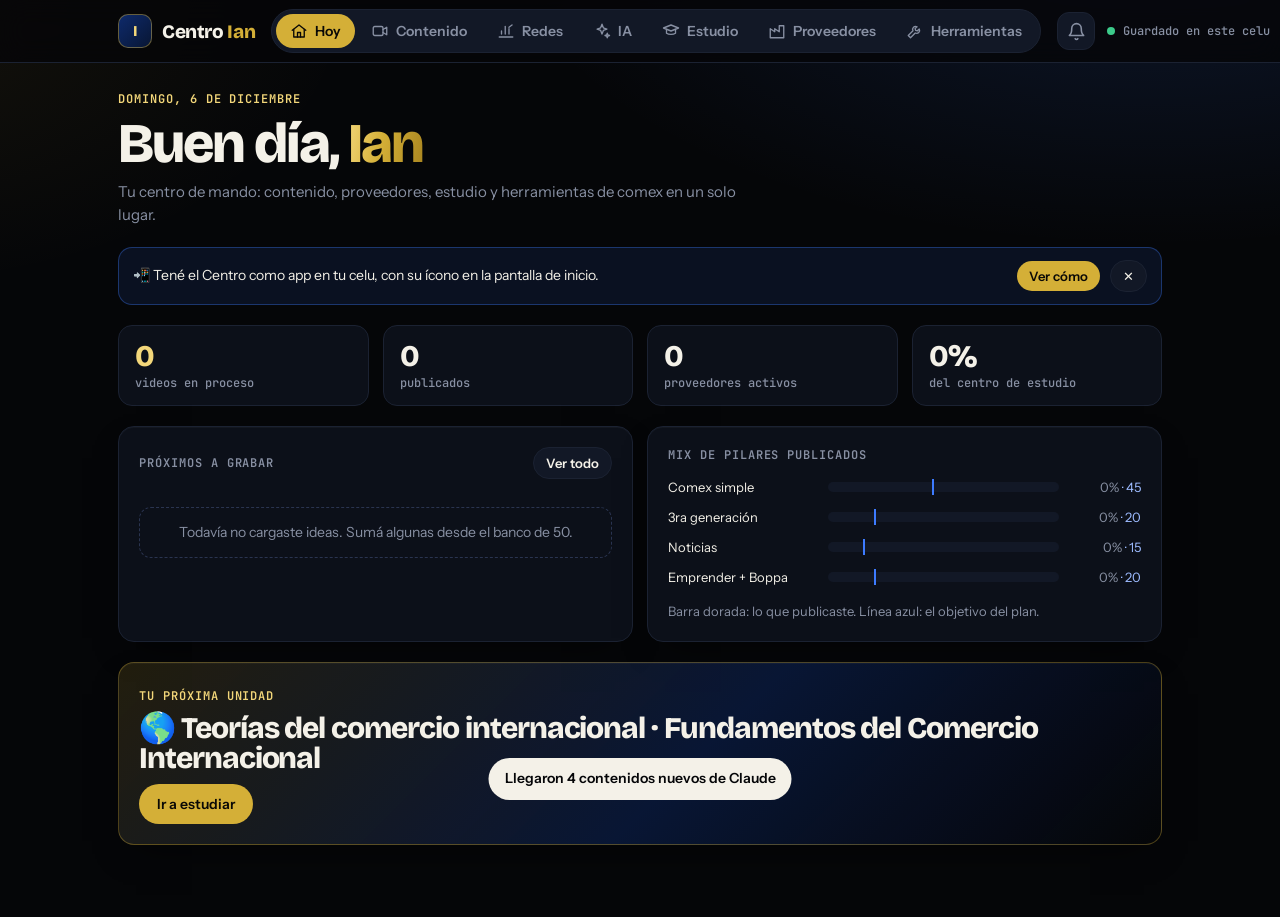
==== commit aefdc79a: "Carruseles más llamativos: muñequito de Ian, fondos con fotos y slide dorada Portada con titular gra" ====
--- a/centro/index.html
+++ b/centro/index.html
@@ -10,7 +10,7 @@
 <title>Centro Ian</title>
 <link rel="preconnect" href="https://fonts.googleapis.com">
 <link rel="preconnect" href="https://fonts.gstatic.com" crossorigin>
-<link rel="stylesheet" href="https://fonts.googleapis.com/css2?family=Bricolage+Grotesque:opsz,wght@12..96,600;12..96,800&family=Instrument+Sans:wght@400;500;600&family=JetBrains+Mono:wght@500;600&display=swap">
+<link rel="stylesheet" href="https://fonts.googleapis.com/css2?family=Bricolage+Grotesque:opsz,wght@12..96,600;12..96,800&family=Instrument+Sans:wght@400;500;600&family=JetBrains+Mono:wght@500;600&family=Anton&display=swap">
 <style>
 /* Layout: personal command center. Glass top bar + native bottom dock on phones; each module is a calm stack of cards. Black, blue and gold brand in every theme. */
 :root{
@@ -356,8 +356,40 @@
 /* ---------- claude feed: radar scripts + weekly content ---------- */
 let semTab='videos';
 const ddmm=f=>f?f.slice(8,10)+'/'+f.slice(5,7):'';
-// Carousel slides drawn as brand images (black, blue, gold). *word* marks a highlight; without marks, numbers and acronyms get it.
-const SL={W:1080,H:1350,bg:'#050608',ink:'#F4F1E8',ink2:'#C8CCD6',muted:'#8890A3',gold:'#F3D77A',gold2:'#D4AF37',blue:'#3D7BFF',cache:new Map()};
+// Ian as a cartoon: dark brown hair, white linen shirt. pose 'explica' (index up) or 'ok' (thumbs up).
+function slAvatar(pose){
+  const sk='#E8B48A',sk2='#C98F64',hair='#2A1B12',hair2='#3F2A1D',sh='#F7F4EC',sh2='#D8D2C2',ln='#1A120D';
+  const hand=pose==='ok'
+    ?`<g transform="translate(66 214)"><rect x="-30" y="-14" width="60" height="44" rx="18" fill="${sk}" stroke="${sk2}" stroke-width="3"/><rect x="-10" y="-58" width="22" height="54" rx="11" fill="${sk}" stroke="${sk2}" stroke-width="3"/><path d="M-24 2h46M-24 14h46" stroke="${sk2}" stroke-width="3" stroke-linecap="round"/></g>`
+    :`<g transform="translate(66 220)"><rect x="-12" y="-74" width="24" height="64" rx="12" fill="${sk}" stroke="${sk2}" stroke-width="3"/><ellipse cx="0" cy="4" rx="28" ry="26" fill="${sk}" stroke="${sk2}" stroke-width="3"/><path d="M-18 -4c8 4 26 4 34 0" stroke="${sk2}" stroke-width="3" fill="none" stroke-linecap="round"/><ellipse cx="22" cy="0" rx="9" ry="13" fill="${sk}" stroke="${sk2}" stroke-width="3"/></g>`;
+  return `<svg xmlns="http://www.w3.org/2000/svg" viewBox="0 0 400 480">
+  <path d="M30 480C36 386 86 318 160 302h80c76 16 128 84 134 178z" fill="${sh}"/>
+  <path d="M120 330c-10 40-12 100-8 150M282 330c10 40 12 100 8 150" stroke="${sh2}" stroke-width="4" fill="none"/>
+  <path d="M174 300l26 56 26-56z" fill="${sk}"/>
+  <path d="M158 300l42 52-18 26-34-62zM242 300l-42 52 18 26 34-62z" fill="${sh}" stroke="${sh2}" stroke-width="4" stroke-linejoin="round"/>
+  <path d="M200 356v124" stroke="${sh2}" stroke-width="4"/><circle cx="200" cy="400" r="5" fill="${sh2}"/><circle cx="200" cy="446" r="5" fill="${sh2}"/>
+  <rect x="176" y="236" width="48" height="76" rx="20" fill="${sk}"/><path d="M178 262c14 10 30 10 44 0" stroke="${sk2}" stroke-width="5" fill="none" opacity=".6"/>
+  <path d="M96 352C58 330 34 292 42 236l50-4c-4 40 6 74 30 96z" fill="${sh}" stroke="${sh2}" stroke-width="4" stroke-linejoin="round"/>
+  <path d="M44 236l48-4" stroke="${sh2}" stroke-width="4"/>
+  ${hand}
+  <ellipse cx="114" cy="178" rx="15" ry="21" fill="${sk}"/><ellipse cx="286" cy="178" rx="15" ry="21" fill="${sk}"/>
+  <ellipse cx="114" cy="180" rx="6" ry="10" fill="${sk2}" opacity=".5"/><ellipse cx="286" cy="180" rx="6" ry="10" fill="${sk2}" opacity=".5"/>
+  <ellipse cx="200" cy="168" rx="86" ry="98" fill="${sk}"/>
+  <path d="M110 170C98 92 150 48 212 50c62 2 98 46 84 122-6-28-20-46-40-56-10 16-36 22-62 14-22-8-34-10-50 2-14 10-26 22-34 38z" fill="${hair}"/>
+  <path d="M132 86c18-30 60-44 98-34-30 0-58 14-72 36zM236 60c26 6 48 24 56 50-14-20-32-34-56-42z" fill="${hair2}"/>
+  <path d="M146 78c-10-20 4-38 26-36-8 10-8 22-2 30zM192 56c-2-22 20-32 40-24-12 4-20 14-18 26zM244 64c10-16 30-16 40-4-14 0-22 6-28 14z" fill="${hair}"/>
+  <path d="M146 146c10-8 26-10 38-6M216 140c12-4 28-2 38 6" stroke="${hair}" stroke-width="9" stroke-linecap="round" fill="none"/>
+  <ellipse cx="165" cy="176" rx="10" ry="13" fill="${ln}"/><ellipse cx="235" cy="176" rx="10" ry="13" fill="${ln}"/>
+  <circle cx="169" cy="171" r="3.6" fill="#fff"/><circle cx="239" cy="171" r="3.6" fill="#fff"/>
+  <path d="M200 186c-6 10-6 18 4 20" stroke="${sk2}" stroke-width="4" fill="none" stroke-linecap="round"/>
+  <ellipse cx="146" cy="212" rx="14" ry="8" fill="#E5806A" opacity=".35"/><ellipse cx="254" cy="212" rx="14" ry="8" fill="#E5806A" opacity=".35"/>
+  <path d="M168 220c16 26 48 26 64 0z" fill="#6E2A20"/><path d="M174 221c14 8 38 8 52 0l-2 6c-14 6-34 6-48 0z" fill="#fff"/>
+  </svg>`;
+}
+// Carousel slides drawn as brand images (black, blue, gold) with Ian's cartoon and port photos.
+// *word* marks a gold highlight; without marks, numbers and acronyms get it.
+const SL={W:1080,H:1350,ink:'#F4F1E8',ink2:'#D5D9E2',muted:'#9AA2B5',gold:'#F3D77A',gold2:'#D4AF37',blue:'#3D7BFF',navy:'#0E2A6B',dark:'#0A0906',cache:new Map(),img:new Map(),
+  photos:['puerto','incoterms','noticias','dolar','calculadora','documentos','quien']};
 function slParse(raw,i,n){
   let s=String(raw||'').trim(),note='',num='',head='',body='',cover=i===0;
   if(/^portada\s*[:\-]/i.test(s)){cover=true;s=s.replace(/^portada\s*[:\-]\s*/i,'')}
@@ -385,60 +417,91 @@
   for(const o of words){const w=ctx.measureText(o.w).width;if(x&&x+w>maxW){lines.push([]);x=0}lines[lines.length-1].push(o);x+=w+sp}
   return lines;
 }
-function slText(ctx,words,{x,y,maxW,maxH,font,min,max,lh,col,hlc,dry}){
+function slText(ctx,words,{x,y,maxW,maxH,font,min,max,lh,col,hlc,mark,dry,upper}){
+  if(upper)words=words.map(o=>({...o,w:o.w.toUpperCase()}));
   let size=max,lines;
   for(;size>=min;size-=4){ctx.font=font.replace('S',size+'px');lines=slWrap(ctx,words,maxW);if(lines.length*size*lh<=maxH&&lines.every(l=>ctx.measureText(l.map(o=>o.w).join(' ')).width<=maxW))break}
   size=Math.max(size,min);ctx.font=font.replace('S',size+'px');lines=slWrap(ctx,words,maxW);
   const sp=ctx.measureText(' ').width;ctx.textBaseline='alphabetic';
-  if(!dry)lines.forEach((l,k)=>{let cx=x;const by=y+size*(k*lh+0.9);for(const o of l){ctx.fillStyle=o.hl?hlc:col;ctx.fillText(o.w,cx,by);cx+=ctx.measureText(o.w).width+sp}});
+  if(!dry)lines.forEach((l,k)=>{let cx=x;const by=y+size*(k*lh+0.9);
+    if(mark){let run=null;const flush=()=>{if(run){ctx.fillStyle=mark;ctx.fillRect(run[0]-8,by-size*.78,run[1]-run[0]+16,size*.96);run=null}};
+      for(const o of l){const w=ctx.measureText(o.w).width;if(o.hl){run=run?[run[0],cx+w]:[cx,cx+w]}else flush();cx+=w+sp}flush();cx=x}
+    for(const o of l){ctx.fillStyle=o.hl?hlc:col;ctx.fillText(o.w,cx,by);cx+=ctx.measureText(o.w).width+sp}});
   return y+lines.length*size*lh;
 }
 function slRound(ctx,x,y,w,h,r){ctx.beginPath();ctx.moveTo(x+r,y);ctx.arcTo(x+w,y,x+w,y+h,r);ctx.arcTo(x+w,y+h,x,y+h,r);ctx.arcTo(x,y+h,x,y,r);ctx.arcTo(x,y,x+w,y,r);ctx.closePath()}
-function slDraw(p,i,n,meta){
+function slLoad(src){
+  if(!SL.img.has(src))SL.img.set(src,new Promise(r=>{const im=new Image();im.onload=()=>r(im);im.onerror=()=>r(null);im.src=src}));
+  return SL.img.get(src);
+}
+function slCover(ctx,im,W,H){const s=Math.max(W/im.width,H/im.height),w=im.width*s,h=im.height*s;ctx.drawImage(im,(W-w)/2,(H-h)/2,w,h)}
+async function slDraw(p,i,n,meta){
   const {W,H}=SL,c=document.createElement('canvas');c.width=W;c.height=H;const ctx=c.getContext('2d');
-  const FD='"Bricolage Grotesque","Helvetica Neue",Arial,sans-serif',FB='"Instrument Sans",system-ui,sans-serif',FM='"JetBrains Mono",Menlo,monospace';
-  ctx.fillStyle=SL.bg;ctx.fillRect(0,0,W,H);
-  let g=ctx.createRadialGradient(W*.95,-60,0,W*.95,-60,W*.9);g.addColorStop(0,'rgba(61,123,255,.30)');g.addColorStop(1,'rgba(61,123,255,0)');ctx.fillStyle=g;ctx.fillRect(0,0,W,H);
-  g=ctx.createRadialGradient(-80,H+40,0,-80,H+40,W*.75);g.addColorStop(0,'rgba(212,175,55,.16)');g.addColorStop(1,'rgba(212,175,55,0)');ctx.fillStyle=g;ctx.fillRect(0,0,W,H);
-  const L=96,R=W-96,TW=R-L;
-  // top bar: brand + counter
-  ctx.font=`600 26px ${FM}`;ctx.fillStyle=SL.gold2;ctx.textBaseline='middle';ctx.fillText('COMEX CON IAN',L,110);
-  const cnt=`${i+1}/${n}`;ctx.font=`600 28px ${FM}`;const cw=ctx.measureText(cnt).width+44;slRound(ctx,R-cw,84,cw,52,26);ctx.fillStyle='rgba(255,255,255,.07)';ctx.fill();ctx.fillStyle=SL.ink2;ctx.fillText(cnt,R-cw+22,111);
-  const photo=p.cover&&/foto|imagen|video|captura|selfie/i.test(p.note);
-  const eb=p.num?'':p.cover?(meta.pilar?String(meta.pilar).split(/[+(]/)[0].trim().toUpperCase().slice(0,40):'GUARDALO'):p.last?'ANTES DE IRTE':'';
-  const big=p.cover||p.last||!p.body;
-  const block=(y,dry)=>{
-    ctx.textBaseline='alphabetic';
-    if(p.num){if(!dry){ctx.font=`800 190px ${FD}`;ctx.fillStyle=SL.gold;ctx.fillText(p.num,L-8,y+150)}y+=200}
-    else if(eb){if(!dry){ctx.font=`600 28px ${FM}`;ctx.fillStyle=SL.gold;ctx.letterSpacing='4px';ctx.fillText(eb,L,y+24);ctx.letterSpacing='0px'}y+=64}
-    y=slText(ctx,slWords(p.head,!p.num),{x:L,y,maxW:TW,maxH:photo?380:p.body?430:620,font:`800 S ${FD}`,min:56,max:big?(p.cover?132:112):96,lh:1.04,col:SL.ink,hlc:SL.gold,dry});
-    if(p.body){y+=34;if(!dry){ctx.fillStyle=SL.blue;ctx.fillRect(L,y,72,6)}y+=40;y=slText(ctx,slWords(p.body,false),{x:L,y,maxW:TW,maxH:380,font:`500 S ${FB}`,min:30,max:50,lh:1.32,col:SL.ink2,hlc:SL.gold,dry})}
-    if(p.last){y+=60;if(!dry){ctx.lineWidth=5;ctx.strokeStyle=SL.gold2;slRound(ctx,L,y,420,104,52);ctx.stroke();ctx.font=`800 44px ${FD}`;ctx.fillStyle=SL.ink;ctx.textBaseline='middle';ctx.textAlign='center';ctx.fillText('Guardalo 📌',L+210,y+54);ctx.textAlign='left'}y+=104}
-    return y;
-  };
-  const top=200,bot=H-170;
-  let y0=photo?220:Math.max(top,top+((bot-top)-(block(0,true)))/2-30);
-  const y=block(y0,false);
-  if(photo){const py=Math.max(y+50,700),ph=H-py-190;ctx.setLineDash([16,12]);ctx.lineWidth=3;ctx.strokeStyle='rgba(212,175,55,.6)';slRound(ctx,L,py,TW,ph,36);ctx.stroke();ctx.setLineDash([]);ctx.fillStyle='rgba(212,175,55,.06)';ctx.fill();
-    ctx.font=`600 34px ${FB}`;ctx.fillStyle=SL.gold;ctx.textAlign='center';ctx.textBaseline='middle';ctx.fillText('📸 '+p.note.replace(/^\w/,ch=>ch.toUpperCase()),W/2,py+ph/2);ctx.textAlign='left'}
-  if(false){const by=Math.min(Math.max(y+60,880),H-320);ctx.lineWidth=5;ctx.strokeStyle=SL.gold2;slRound(ctx,L,by,420,104,52);ctx.stroke();ctx.font=`800 44px ${FD}`;ctx.fillStyle=SL.ink;ctx.textBaseline='middle';ctx.textAlign='center';ctx.fillText('Guardalo 📌',L+210,by+54);ctx.textAlign='left'}
+  const FD='"Bricolage Grotesque","Helvetica Neue",Arial,sans-serif',FB='"Instrument Sans",system-ui,sans-serif',FM='"JetBrains Mono",Menlo,monospace',FC='Anton,"Bricolage Grotesque",Impact,sans-serif';
+  const seed=[...String(meta.titulo||'')].reduce((a,ch)=>a+ch.charCodeAt(0),0);
+  const style=p.last?'gold':p.cover?'photo':['glow','photo','navy'][(i-1)%3];
+  const gold=style==='gold';
+  let photoOk=false;
+  // background
+  ctx.fillStyle='#050608';ctx.fillRect(0,0,W,H);
+  if(style==='photo'){const im=await slLoad('/img/'+SL.photos[(seed+i)%SL.photos.length]+'.jpg');
+    if(im){photoOk=true;slCover(ctx,im,W,H);ctx.fillStyle='rgba(14,42,107,.30)';ctx.fillRect(0,0,W,H);
+      let g=ctx.createLinearGradient(0,0,0,H);g.addColorStop(0,p.cover?'rgba(5,6,8,.50)':'rgba(5,6,8,.62)');g.addColorStop(.5,p.cover?'rgba(5,6,8,.30)':'rgba(5,6,8,.55)');g.addColorStop(1,'rgba(5,6,8,.92)');ctx.fillStyle=g;ctx.fillRect(0,0,W,H)}}
+  if(style==='navy'||(style==='photo'&&!photoOk)){let g=ctx.createLinearGradient(0,0,W,H);g.addColorStop(0,'#123A8F');g.addColorStop(.6,'#0A1A44');g.addColorStop(1,'#050608');ctx.fillStyle=g;ctx.fillRect(0,0,W,H);
+    ctx.strokeStyle='rgba(255,255,255,.06)';ctx.lineWidth=2;for(let x=60;x<W;x+=60){ctx.beginPath();ctx.moveTo(x,0);ctx.lineTo(x,H);ctx.stroke()}for(let y=60;y<H;y+=60){ctx.beginPath();ctx.moveTo(0,y);ctx.lineTo(W,y);ctx.stroke()}}
+  if(style==='glow'){let g=ctx.createRadialGradient(W*.9,-40,0,W*.9,-40,W*1.0);g.addColorStop(0,'rgba(61,123,255,.55)');g.addColorStop(1,'rgba(61,123,255,0)');ctx.fillStyle=g;ctx.fillRect(0,0,W,H);
+    g=ctx.createRadialGradient(-60,H,0,-60,H,W*.85);g.addColorStop(0,'rgba(212,175,55,.32)');g.addColorStop(1,'rgba(212,175,55,0)');ctx.fillStyle=g;ctx.fillRect(0,0,W,H)}
+  if(gold){let g=ctx.createLinearGradient(0,0,W,H);g.addColorStop(0,'#F6DF8E');g.addColorStop(1,'#C99A22');ctx.fillStyle=g;ctx.fillRect(0,0,W,H);
+    ctx.fillStyle='rgba(10,9,6,.06)';for(let k=-H;k<W;k+=70){ctx.beginPath();ctx.moveTo(k,0);ctx.lineTo(k+28,0);ctx.lineTo(k+28+H,H);ctx.lineTo(k+H,H);ctx.fill()}}
+  // gold frame accent
+  ctx.strokeStyle=gold?'rgba(10,9,6,.25)':'rgba(212,175,55,.35)';ctx.lineWidth=4;slRound(ctx,28,28,W-56,H-56,34);ctx.stroke();
+  const L=92,R=W-92,TW=R-L,ink=gold?SL.dark:SL.ink,ink2=gold?'#2A2310':SL.ink2,hl=gold?SL.navy:SL.gold;
+  // top bar
+  ctx.textBaseline='middle';ctx.font=`600 26px ${FM}`;ctx.fillStyle=gold?SL.dark:SL.gold;ctx.fillText('COMEX CON IAN',L,104);
+  const cnt=`${i+1}/${n}`;ctx.font=`600 28px ${FM}`;const cw=ctx.measureText(cnt).width+44;slRound(ctx,R-cw,78,cw,52,26);ctx.fillStyle=gold?'rgba(10,9,6,.12)':'rgba(255,255,255,.12)';ctx.fill();ctx.fillStyle=gold?SL.dark:SL.ink;ctx.fillText(cnt,R-cw+22,105);
+  const photoNote=p.cover&&/foto|imagen|video|captura|selfie/i.test(p.note);
+  const avatar=!photoNote;
+  const avH=p.cover?580:p.last?540:480, avW=avH*400/480;
+  const textBottom=avatar?H-avH+(p.cover?60:40):H-170;
+  let y=p.cover?200:220;
+  // eyebrow
+  const eb=p.num?'':p.cover?(meta.pilar?String(meta.pilar).split(/[+(]/)[0].trim().toUpperCase().slice(0,38):'GUARDALO'):p.last?'ANTES DE IRTE':'';
+  ctx.textBaseline='alphabetic';
+  if(p.num){ctx.font=`800 230px ${FD}`;ctx.lineWidth=4;ctx.strokeStyle='rgba(243,215,122,.45)';ctx.strokeText(p.num,L+10,y+200);ctx.fillStyle=SL.gold;ctx.fillText(p.num,L-6,y+186);y+=230}
+  else if(eb){ctx.font=`600 28px ${FM}`;const ew=ctx.measureText(eb).width+40;slRound(ctx,L,y,ew,50,25);ctx.fillStyle=gold?SL.dark:SL.gold;ctx.fill();ctx.fillStyle=gold?SL.gold:SL.dark;ctx.textBaseline='middle';ctx.fillText(eb,L+20,y+26);ctx.textBaseline='alphabetic';y+=84}
+  if(p.cover){
+    y=slText(ctx,slWords(p.head,true),{x:L,y,maxW:TW,maxH:(photoNote?560:textBottom-y-20),font:`400 S ${FC}`,min:80,max:176,lh:1.0,col:ink,hlc:hl,upper:true});
+  }else{
+    const big=p.last||!p.body;
+    y=slText(ctx,slWords(p.head,!p.num),{x:L,y,maxW:TW,maxH:p.body?380:Math.min(560,textBottom-y-20),font:`800 S ${FD}`,min:56,max:big?112:100,lh:1.05,col:ink,hlc:gold?SL.navy:SL.dark,mark:gold?null:'rgba(243,215,122,.95)'});
+    if(p.body){y+=30;ctx.fillStyle=gold?SL.dark:SL.blue;ctx.fillRect(L,y,90,8);y+=44;
+      const bw=avatar&&!p.last?TW:TW;y=slText(ctx,slWords(p.body,false),{x:L,y,maxW:bw,maxH:Math.max(120,textBottom-y-20),font:`500 S ${FB}`,min:30,max:52,lh:1.3,col:ink2,hlc:hl})}
+  }
+  if(photoNote){const py=Math.max(y+40,760),ph=H-py-200;ctx.setLineDash([18,12]);ctx.lineWidth=4;ctx.strokeStyle='rgba(243,215,122,.85)';slRound(ctx,L,py,TW,ph,36);ctx.stroke();ctx.setLineDash([]);ctx.fillStyle='rgba(212,175,55,.10)';ctx.fill();
+    ctx.font=`700 38px ${FB}`;ctx.fillStyle=SL.gold;ctx.textAlign='center';ctx.textBaseline='middle';ctx.fillText('📸 '+p.note.replace(/^\w/,ch=>ch.toUpperCase()),W/2,py+ph/2);ctx.textAlign='left'}
+  if(p.last){const by=Math.min(y+50,H-300);ctx.fillStyle=SL.dark;slRound(ctx,L,by,400,104,52);ctx.fill();ctx.font=`800 44px ${FD}`;ctx.fillStyle=SL.gold;ctx.textBaseline='middle';ctx.textAlign='center';ctx.fillText('Guardalo 📌',L+200,by+54);ctx.textAlign='left'}
+  // avatar
+  if(avatar){const im=await slLoad('data:image/svg+xml;charset=utf-8,'+encodeURIComponent(slAvatar(p.last?'ok':'explica')));
+    if(im){const ax=W-avW+(p.cover?10:20),ay=H-avH;
+      let g=ctx.createRadialGradient(ax+avW*.5,ay+avH*.45,10,ax+avW*.5,ay+avH*.45,avW*.62);g.addColorStop(0,gold?'rgba(255,255,255,.45)':'rgba(61,123,255,.55)');g.addColorStop(1,'rgba(61,123,255,0)');ctx.fillStyle=g;ctx.fillRect(ax-80,ay-80,avW+160,avH+80);
+      ctx.save();ctx.shadowColor='rgba(0,0,0,.45)';ctx.shadowBlur=30;ctx.drawImage(im,ax,ay,avW,avH);ctx.restore()}}
   // footer
-  ctx.font=`600 26px ${FM}`;ctx.textBaseline='middle';ctx.fillStyle=SL.muted;ctx.fillText('@IANCHARAF7',L,H-100);
-  if(i<n-1){ctx.fillStyle=SL.gold;ctx.textAlign='right';ctx.fillText('DESLIZÁ →',R,H-100);ctx.textAlign='left'}
+  ctx.font=`600 26px ${FM}`;ctx.textBaseline='middle';ctx.fillStyle=gold?'rgba(10,9,6,.7)':SL.muted;ctx.fillText('@IANCHARAF7',L,H-96);
+  if(i<n-1){ctx.fillStyle=SL.gold;ctx.fillText('DESLIZÁ →',L,H-140)}
   return c;
 }
 async function slRender(box,x){
   const slides=x.slides||[],key=JSON.stringify(slides);
   if(box.dataset.k===key)return;box.dataset.k=key;
-  try{await Promise.all([document.fonts.load(`800 100px "Bricolage Grotesque"`),document.fonts.load(`500 40px "Instrument Sans"`),document.fonts.load(`600 28px "JetBrains Mono"`)])}catch(_){}
+  try{await Promise.all([document.fonts.load(`800 100px "Bricolage Grotesque"`),document.fonts.load(`500 40px "Instrument Sans"`),document.fonts.load(`600 28px "JetBrains Mono"`),document.fonts.load(`400 100px Anton`)])}catch(_){}
   let urls=SL.cache.get(key);
-  if(!urls){urls=[];for(let i=0;i<slides.length;i++){const c=slDraw(slParse(slides[i],i,slides.length),i,slides.length,x);urls.push(await new Promise(r=>c.toBlob(b=>r(URL.createObjectURL(b)),'image/png')))}SL.cache.set(key,urls)}
+  if(!urls){urls=[];for(let i=0;i<slides.length;i++){const c=await slDraw(slParse(slides[i],i,slides.length),i,slides.length,x);urls.push(await new Promise(r=>c.toBlob(b=>r(URL.createObjectURL(b)),'image/jpeg',.9)))}SL.cache.set(key,urls)}
   box.innerHTML=urls.map((u,i)=>`<img src="${u}" alt="Slide ${i+1}" loading="lazy">`).join('');
 }
 async function slSave(x){
   const urls=SL.cache.get(JSON.stringify(x.slides||[]));if(!urls)return;
   const base=(x.titulo||'carrusel').normalize('NFD').replace(/[^\w]+/g,'-').replace(/^-|-$/g,'').toLowerCase().slice(0,40);
-  const files=await Promise.all(urls.map(async(u,i)=>new File([await (await fetch(u)).blob()],`${base}-${i+1}.png`,{type:'image/png'})));
+  const files=await Promise.all(urls.map(async(u,i)=>new File([await (await fetch(u)).blob()],`${base}-${i+1}.jpg`,{type:'image/jpeg'})));
   if(navigator.canShare&&navigator.canShare({files})){try{await navigator.share({files});return}catch(e){if(e&&e.name==='AbortError')return}}
   files.forEach((f,i)=>setTimeout(()=>{const a=document.createElement('a');a.href=URL.createObjectURL(f);a.download=f.name;document.body.append(a);a.click();setTimeout(()=>{URL.revokeObjectURL(a.href);a.remove()},1500)},i*350));
 }
